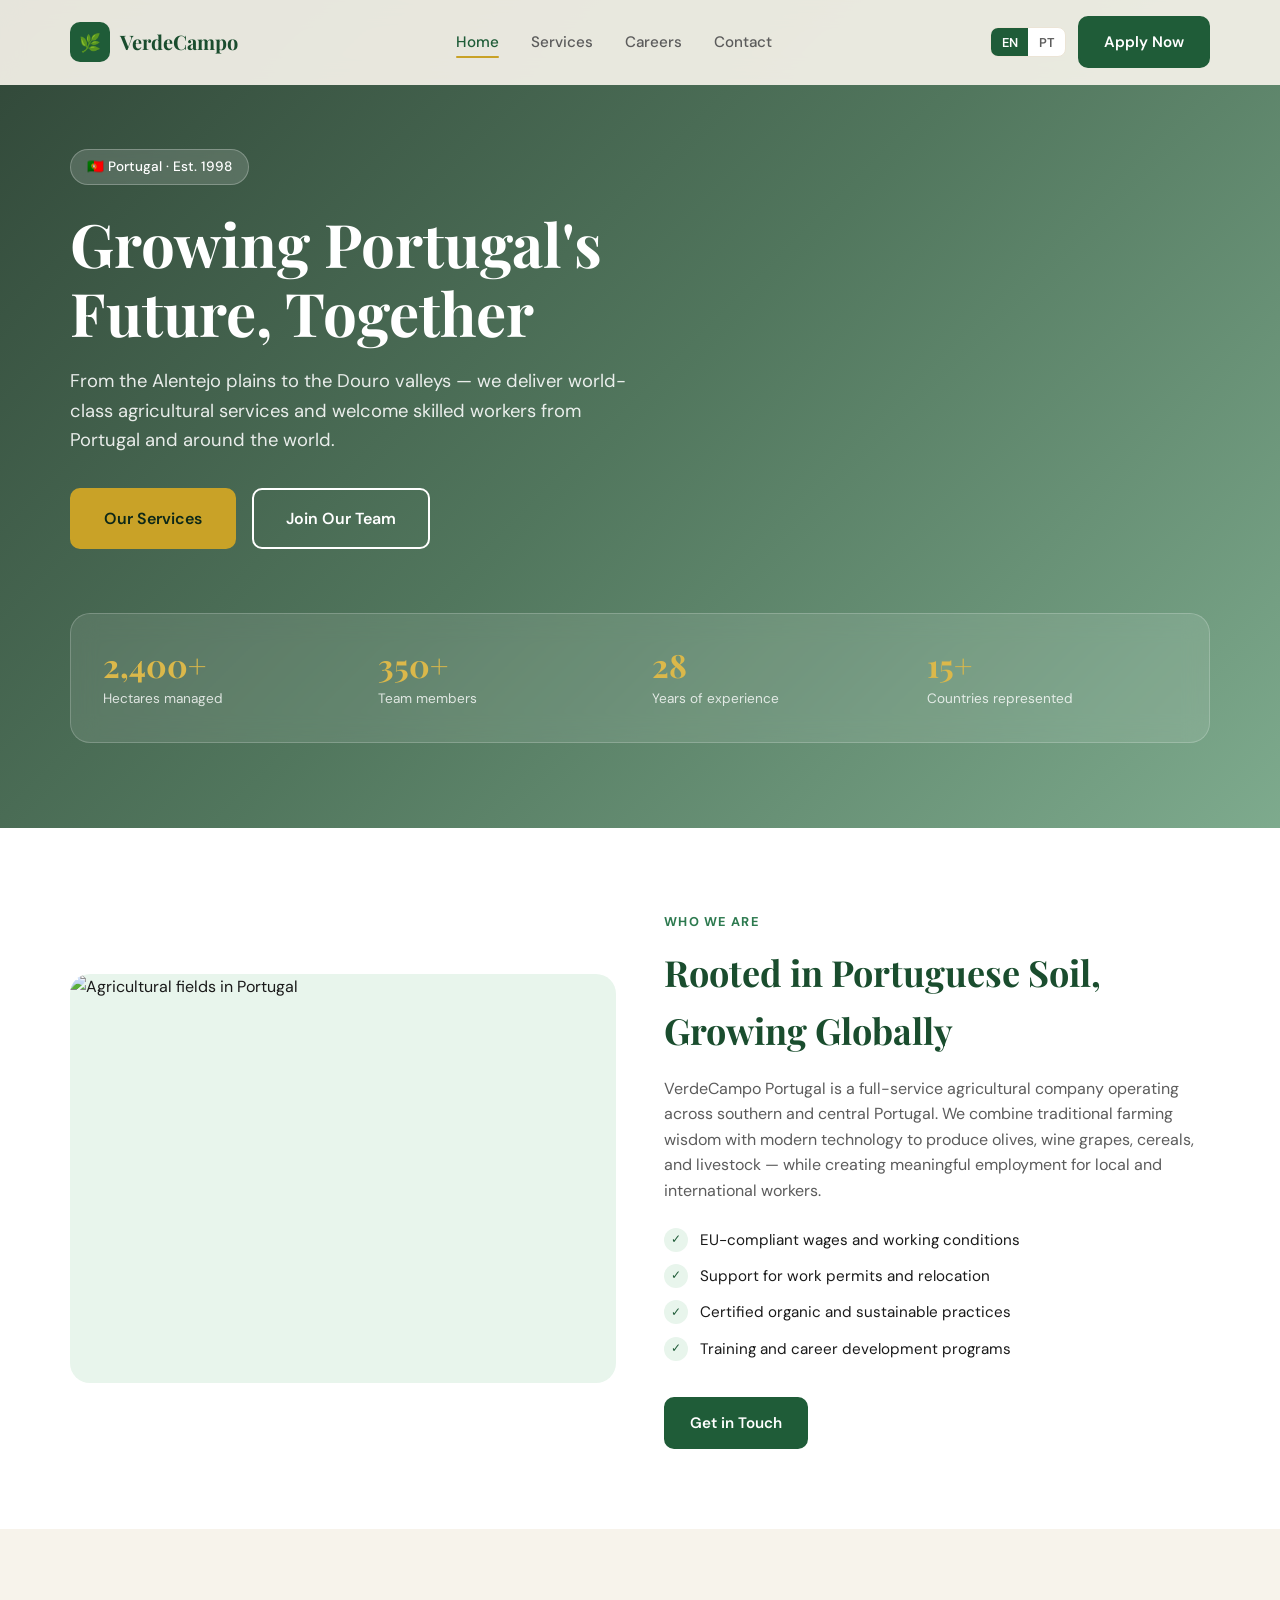
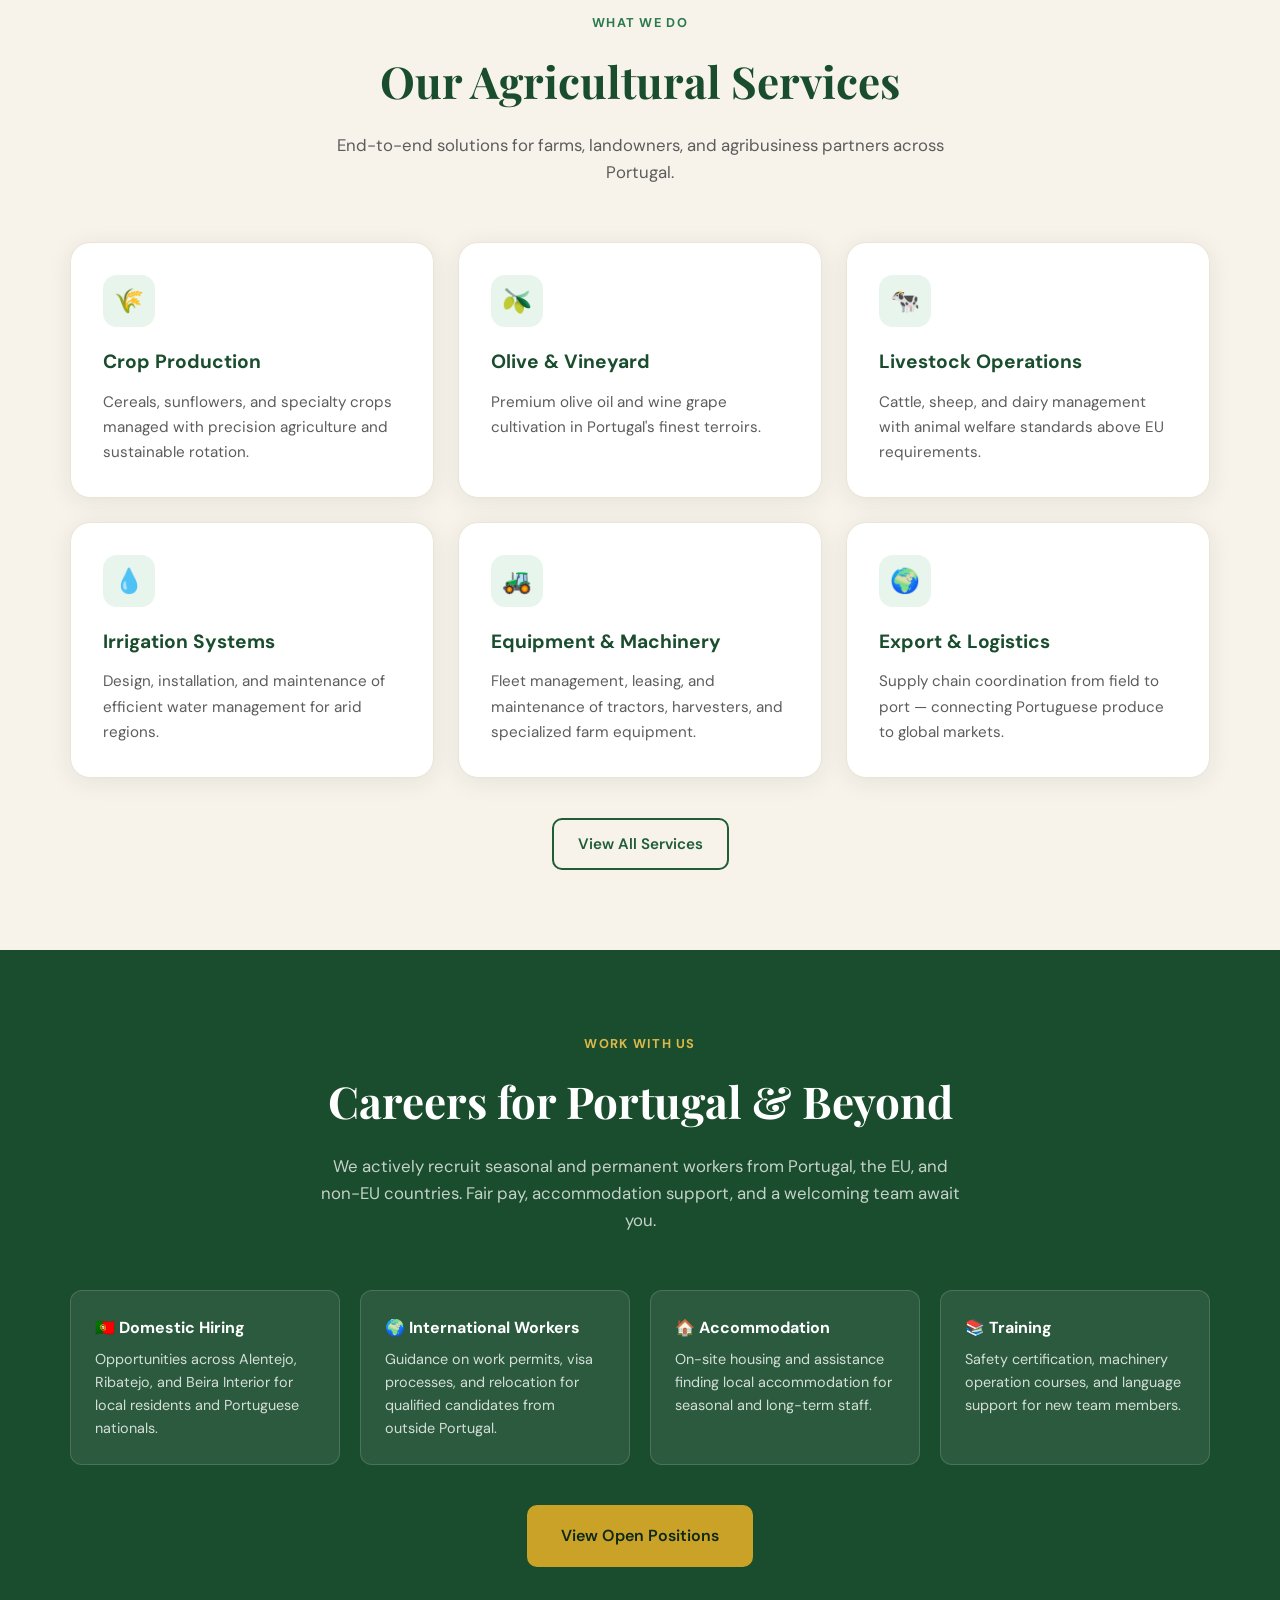
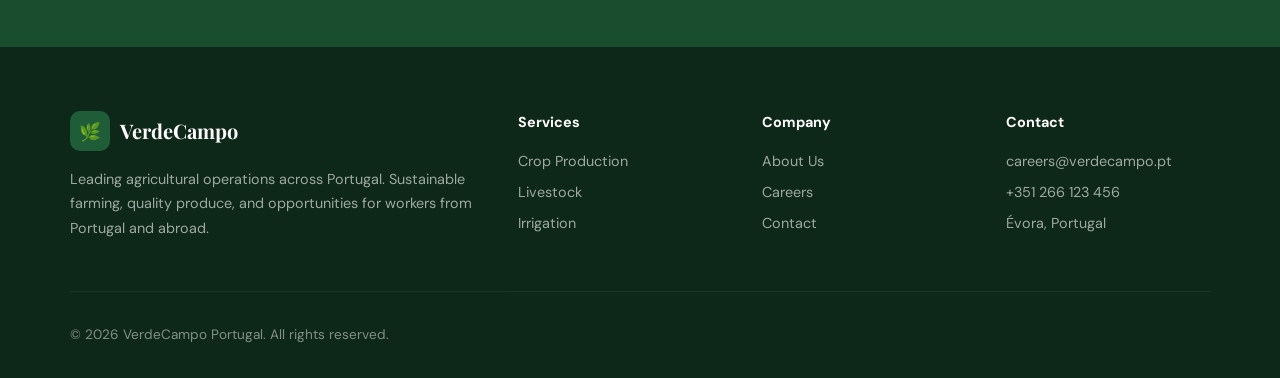
==== index.html @ aab1b568 "Add VerdeCampo Portugal company website. Professional agriculture company site with services catalog" ====
<!DOCTYPE html>
<html lang="en">
<head>
  <meta charset="UTF-8">
  <meta name="viewport" content="width=device-width, initial-scale=1.0">
  <meta name="description" content="VerdeCampo Portugal — Sustainable agriculture, expert services, and career opportunities for domestic and international workers.">
  <title>VerdeCampo Portugal | Agriculture & Careers</title>
  <link rel="stylesheet" href="css/styles.css">
</head>
<body>
  <header class="site-header">
    <div class="container header-inner">
      <a href="index.html" class="logo">
        <span class="logo-icon">🌿</span>
        <span>VerdeCampo</span>
      </a>
      <nav class="nav-links">
        <a href="index.html" class="active" data-i18n="nav.home">Home</a>
        <a href="services.html" data-i18n="nav.services">Services</a>
        <a href="careers.html" data-i18n="nav.careers">Careers</a>
        <a href="contact.html" data-i18n="nav.contact">Contact</a>
      </nav>
      <div class="header-actions">
        <div class="lang-toggle">
          <button type="button" data-lang="en" class="active">EN</button>
          <button type="button" data-lang="pt">PT</button>
        </div>
        <a href="careers.html" class="btn btn-primary" data-i18n="nav.apply">Apply Now</a>
        <button class="mobile-toggle" aria-label="Menu">☰</button>
      </div>
    </div>
  </header>

  <main>
    <section class="hero">
      <div class="hero-bg"></div>
      <div class="container">
        <div class="hero-content">
          <span class="hero-badge">🇵🇹 Portugal · Est. 1998</span>
          <h1 data-en="Growing Portugal's Future, Together" data-pt="Cultivando o Futuro de Portugal, Juntos">Growing Portugal's Future, Together</h1>
          <p data-en="From the Alentejo plains to the Douro valleys — we deliver world-class agricultural services and welcome skilled workers from Portugal and around the world." data-pt="Das planícies do Alentejo aos vales do Douro — oferecemos serviços agrícolas de excelência e acolhemos trabalhadores qualificados de Portugal e do mundo.">From the Alentejo plains to the Douro valleys — we deliver world-class agricultural services and welcome skilled workers from Portugal and around the world.</p>
          <div class="hero-actions">
            <a href="services.html" class="btn btn-gold btn-lg" data-en="Our Services" data-pt="Nossos Serviços">Our Services</a>
            <a href="careers.html" class="btn btn-outline btn-lg" style="border-color: white; color: white;" data-en="Join Our Team" data-pt="Junte-se à Equipa">Join Our Team</a>
          </div>
        </div>
        <div class="hero-stats fade-in">
          <div class="stat-item">
            <strong>2,400+</strong>
            <span data-en="Hectares managed" data-pt="Hectares geridos">Hectares managed</span>
          </div>
          <div class="stat-item">
            <strong>350+</strong>
            <span data-en="Team members" data-pt="Membros da equipa">Team members</span>
          </div>
          <div class="stat-item">
            <strong>28</strong>
            <span data-en="Years of experience" data-pt="Anos de experiência">Years of experience</span>
          </div>
          <div class="stat-item">
            <strong>15+</strong>
            <span data-en="Countries represented" data-pt="Países representados">Countries represented</span>
          </div>
        </div>
      </div>
    </section>

    <section class="bg-white">
      <div class="container about-strip">
        <div class="about-image fade-in">
          <img src="https://images.unsplash.com/photo-1625246333195-78d9c38ad449?w=800&q=80" alt="Agricultural fields in Portugal" loading="lazy">
        </div>
        <div class="about-content fade-in">
          <span class="section-label" data-en="Who We Are" data-pt="Quem Somos">Who We Are</span>
          <h2 data-en="Rooted in Portuguese Soil, Growing Globally" data-pt="Enraizados na Terra Portuguesa, Crescendo Globalmente">Rooted in Portuguese Soil, Growing Globally</h2>
          <p data-en="VerdeCampo Portugal is a full-service agricultural company operating across southern and central Portugal. We combine traditional farming wisdom with modern technology to produce olives, wine grapes, cereals, and livestock — while creating meaningful employment for local and international workers." data-pt="VerdeCampo Portugal é uma empresa agrícola de serviço completo que opera no sul e centro de Portugal. Combinamos a sabedoria tradicional com tecnologia moderna para produzir azeitonas, uvas, cereais e gado — criando emprego significativo para trabalhadores locais e internacionais.">VerdeCampo Portugal is a full-service agricultural company operating across southern and central Portugal. We combine traditional farming wisdom with modern technology to produce olives, wine grapes, cereals, and livestock — while creating meaningful employment for local and international workers.</p>
          <ul class="feature-list">
            <li data-en="EU-compliant wages and working conditions" data-pt="Salários e condições de trabalho conformes com a UE">EU-compliant wages and working conditions</li>
            <li data-en="Support for work permits and relocation" data-pt="Apoio para autorizações de trabalho e realocação">Support for work permits and relocation</li>
            <li data-en="Certified organic and sustainable practices" data-pt="Práticas orgânicas e sustentáveis certificadas">Certified organic and sustainable practices</li>
            <li data-en="Training and career development programs" data-pt="Programas de formação e desenvolvimento de carreira">Training and career development programs</li>
          </ul>
          <a href="contact.html" class="btn btn-primary" style="margin-top: 1.5rem;" data-en="Get in Touch" data-pt="Contacte-nos">Get in Touch</a>
        </div>
      </div>
    </section>

    <section>
      <div class="container">
        <div class="section-header fade-in">
          <span class="section-label" data-en="What We Do" data-pt="O Que Fazemos">What We Do</span>
          <h2 data-en="Our Agricultural Services" data-pt="Nossos Serviços Agrícolas">Our Agricultural Services</h2>
          <p data-en="End-to-end solutions for farms, landowners, and agribusiness partners across Portugal." data-pt="Soluções completas para fazendas, proprietários e parceiros agroindustriais em Portugal.">End-to-end solutions for farms, landowners, and agribusiness partners across Portugal.</p>
        </div>
        <div class="card-grid">
          <article class="service-card fade-in">
            <div class="service-icon">🌾</div>
            <h3 data-en="Crop Production" data-pt="Produção de Culturas">Crop Production</h3>
            <p data-en="Cereals, sunflowers, and specialty crops managed with precision agriculture and sustainable rotation." data-pt="Cereais, girassóis e culturas especiais geridas com agricultura de precisão e rotação sustentável.">Cereals, sunflowers, and specialty crops managed with precision agriculture and sustainable rotation.</p>
          </article>
          <article class="service-card fade-in">
            <div class="service-icon">🫒</div>
            <h3 data-en="Olive & Vineyard" data-pt="Olival e Vinha">Olive & Vineyard</h3>
            <p data-en="Premium olive oil and wine grape cultivation in Portugal's finest terroirs." data-pt="Cultivo de azeite premium e uvas viníferas nos melhores terroirs de Portugal.">Premium olive oil and wine grape cultivation in Portugal's finest terroirs.</p>
          </article>
          <article class="service-card fade-in">
            <div class="service-icon">🐄</div>
            <h3 data-en="Livestock Operations" data-pt="Operações de Gado">Livestock Operations</h3>
            <p data-en="Cattle, sheep, and dairy management with animal welfare standards above EU requirements." data-pt="Gestão de bovinos, ovelhas e produção leiteira com padrões de bem-estar animal acima dos exigidos pela UE.">Cattle, sheep, and dairy management with animal welfare standards above EU requirements.</p>
          </article>
          <article class="service-card fade-in">
            <div class="service-icon">💧</div>
            <h3 data-en="Irrigation Systems" data-pt="Sistemas de Irrigação">Irrigation Systems</h3>
            <p data-en="Design, installation, and maintenance of efficient water management for arid regions." data-pt="Design, instalação e manutenção de gestão eficiente de água para regiões áridas.">Design, installation, and maintenance of efficient water management for arid regions.</p>
          </article>
          <article class="service-card fade-in">
            <div class="service-icon">🚜</div>
            <h3 data-en="Equipment & Machinery" data-pt="Equipamento e Máquinas">Equipment & Machinery</h3>
            <p data-en="Fleet management, leasing, and maintenance of tractors, harvesters, and specialized farm equipment." data-pt="Gestão de frota, leasing e manutenção de tratores, colheitadeiras e equipamento agrícola especializado.">Fleet management, leasing, and maintenance of tractors, harvesters, and specialized farm equipment.</p>
          </article>
          <article class="service-card fade-in">
            <div class="service-icon">🌍</div>
            <h3 data-en="Export & Logistics" data-pt="Exportação e Logística">Export & Logistics</h3>
            <p data-en="Supply chain coordination from field to port — connecting Portuguese produce to global markets." data-pt="Coordenação da cadeia de suprimentos do campo ao porto — conectando produtos portugueses aos mercados globais.">Supply chain coordination from field to port — connecting Portuguese produce to global markets.</p>
          </article>
        </div>
        <p style="text-align: center; margin-top: 2.5rem;">
          <a href="services.html" class="btn btn-outline" data-en="View All Services" data-pt="Ver Todos os Serviços">View All Services</a>
        </p>
      </div>
    </section>

    <section class="bg-green">
      <div class="container">
        <div class="section-header fade-in">
          <span class="section-label" data-en="Work With Us" data-pt="Trabalhe Connosco">Work With Us</span>
          <h2 data-en="Careers for Portugal & Beyond" data-pt="Carreiras para Portugal e Além">Careers for Portugal & Beyond</h2>
          <p data-en="We actively recruit seasonal and permanent workers from Portugal, the EU, and non-EU countries. Fair pay, accommodation support, and a welcoming team await you." data-pt="Recrutamos ativamente trabalhadores sazonais e permanentes de Portugal, da UE e países fora da UE. Salário justo, apoio à habitação e uma equipa acolhedora esperam por si.">We actively recruit seasonal and permanent workers from Portugal, the EU, and non-EU countries. Fair pay, accommodation support, and a welcoming team await you.</p>
        </div>
        <div class="benefits-grid fade-in">
          <div class="benefit-card">
            <h4 data-en="🇵🇹 Domestic Hiring" data-pt="🇵🇹 Contratação Nacional">🇵🇹 Domestic Hiring</h4>
            <p data-en="Opportunities across Alentejo, Ribatejo, and Beira Interior for local residents and Portuguese nationals." data-pt="Oportunidades no Alentejo, Ribatejo e Beira Interior para residentes locais e nacionais portugueses.">Opportunities across Alentejo, Ribatejo, and Beira Interior for local residents and Portuguese nationals.</p>
          </div>
          <div class="benefit-card">
            <h4 data-en="🌍 International Workers" data-pt="🌍 Trabalhadores Internacionais">🌍 International Workers</h4>
            <p data-en="Guidance on work permits, visa processes, and relocation for qualified candidates from outside Portugal." data-pt="Orientação sobre autorizações de trabalho, processos de visto e realocação para candidatos qualificados de fora de Portugal.">Guidance on work permits, visa processes, and relocation for qualified candidates from outside Portugal.</p>
          </div>
          <div class="benefit-card">
            <h4 data-en="🏠 Accommodation" data-pt="🏠 Alojamento">🏠 Accommodation</h4>
            <p data-en="On-site housing and assistance finding local accommodation for seasonal and long-term staff." data-pt="Alojamento no local e assistência para encontrar habitação local para equipa sazonal e de longo prazo.">On-site housing and assistance finding local accommodation for seasonal and long-term staff.</p>
          </div>
          <div class="benefit-card">
            <h4 data-en="📚 Training" data-pt="📚 Formação">📚 Training</h4>
            <p data-en="Safety certification, machinery operation courses, and language support for new team members." data-pt="Certificação de segurança, cursos de operação de máquinas e apoio linguístico para novos membros da equipa.">Safety certification, machinery operation courses, and language support for new team members.</p>
          </div>
        </div>
        <p style="text-align: center; margin-top: 2.5rem;">
          <a href="careers.html" class="btn btn-gold btn-lg" data-en="View Open Positions" data-pt="Ver Posições Abertas">View Open Positions</a>
        </p>
      </div>
    </section>
  </main>

  <footer class="site-footer">
    <div class="container">
      <div class="footer-grid">
        <div class="footer-brand">
          <div class="logo">
            <span class="logo-icon">🌿</span>
            <span>VerdeCampo</span>
          </div>
          <p data-i18n="footer.desc">Leading agricultural operations across Portugal.</p>
        </div>
        <div class="footer-col">
          <h4 data-i18n="footer.services">Services</h4>
          <a href="services.html" data-en="Crop Production" data-pt="Produção de Culturas">Crop Production</a>
          <a href="services.html" data-en="Livestock" data-pt="Gado">Livestock</a>
          <a href="services.html" data-en="Irrigation" data-pt="Irrigação">Irrigation</a>
        </div>
        <div class="footer-col">
          <h4 data-i18n="footer.company">Company</h4>
          <a href="index.html" data-i18n="footer.about">About Us</a>
          <a href="careers.html" data-i18n="footer.careers">Careers</a>
          <a href="contact.html" data-i18n="footer.contact">Contact</a>
        </div>
        <div class="footer-col">
          <h4 data-i18n="footer.contact">Contact</h4>
          <a href="mailto:careers@verdecampo.pt">careers@verdecampo.pt</a>
          <a href="tel:+351266123456">+351 266 123 456</a>
          <a>Évora, Portugal</a>
        </div>
      </div>
      <div class="footer-bottom">
        <span>© 2026 VerdeCampo Portugal. <span data-i18n="footer.rights">All rights reserved.</span></span>
      </div>
    </div>
  </footer>

  <script src="js/main.js"></script>
  <script>
    document.addEventListener('langchange', ({ detail: { lang } }) => {
      document.querySelectorAll('[data-en]').forEach((el) => {
        const text = el.getAttribute(lang === 'pt' ? 'data-pt' : 'data-en');
        if (text) el.textContent = text;
      });
    });
    document.addEventListener('DOMContentLoaded', () => {
      const lang = localStorage.getItem('verdecampo-lang') || 'en';
      document.querySelectorAll('[data-en]').forEach((el) => {
        const text = el.getAttribute(lang === 'pt' ? 'data-pt' : 'data-en');
        if (text) el.textContent = text;
      });
    });
  </script>
</body>
</html>
---- css/styles.css ----
/* VerdeCampo Portugal — Design System */
@import url('https://fonts.googleapis.com/css2?family=DM+Sans:ital,opsz,wght@0,9..40,400;0,9..40,500;0,9..40,600;0,9..40,700;1,9..40,400&family=Playfair+Display:wght@500;600;700&display=swap');

:root {
  --green-900: #0d2818;
  --green-800: #1a4d2e;
  --green-700: #1f5c38;
  --green-600: #2d7a4f;
  --green-500: #3d9b63;
  --green-100: #e8f5ec;
  --gold-500: #c9a227;
  --gold-400: #dbb84a;
  --cream: #f7f3eb;
  --cream-dark: #ebe4d6;
  --text: #1a1a1a;
  --text-muted: #5c5c5c;
  --white: #ffffff;
  --shadow: 0 4px 24px rgba(13, 40, 24, 0.08);
  --shadow-lg: 0 12px 48px rgba(13, 40, 24, 0.12);
  --radius: 12px;
  --radius-lg: 20px;
  --transition: 0.25s cubic-bezier(0.4, 0, 0.2, 1);
  --font-sans: 'DM Sans', system-ui, sans-serif;
  --font-display: 'Playfair Display', Georgia, serif;
}

*, *::before, *::after { box-sizing: border-box; margin: 0; padding: 0; }

html {
  scroll-behavior: smooth;
  font-size: 16px;
}

body {
  font-family: var(--font-sans);
  color: var(--text);
  background: var(--cream);
  line-height: 1.6;
  -webkit-font-smoothing: antialiased;
}

img { max-width: 100%; display: block; }
a { color: inherit; text-decoration: none; }
ul { list-style: none; }

.container {
  width: min(1140px, 92vw);
  margin: 0 auto;
}

/* ── Header ── */
.site-header {
  position: fixed;
  top: 0;
  left: 0;
  right: 0;
  z-index: 100;
  background: rgba(247, 243, 235, 0.92);
  backdrop-filter: blur(12px);
  border-bottom: 1px solid transparent;
  transition: border-color var(--transition), box-shadow var(--transition);
}

.site-header.scrolled {
  border-color: var(--cream-dark);
  box-shadow: var(--shadow);
}

.header-inner {
  display: flex;
  align-items: center;
  justify-content: space-between;
  padding: 1rem 0;
  gap: 1.5rem;
}

.logo {
  display: flex;
  align-items: center;
  gap: 0.6rem;
  font-family: var(--font-display);
  font-weight: 700;
  font-size: 1.25rem;
  color: var(--green-800);
}

.logo-icon {
  width: 40px;
  height: 40px;
  background: var(--green-700);
  border-radius: 10px;
  display: flex;
  align-items: center;
  justify-content: center;
  color: var(--white);
  font-size: 1.1rem;
}

.nav-links {
  display: flex;
  align-items: center;
  gap: 2rem;
}

.nav-links a {
  font-weight: 500;
  font-size: 0.95rem;
  color: var(--text-muted);
  transition: color var(--transition);
  position: relative;
}

.nav-links a:hover,
.nav-links a.active {
  color: var(--green-700);
}

.nav-links a.active::after {
  content: '';
  position: absolute;
  bottom: -4px;
  left: 0;
  right: 0;
  height: 2px;
  background: var(--gold-500);
  border-radius: 1px;
}

.header-actions {
  display: flex;
  align-items: center;
  gap: 0.75rem;
}

.lang-toggle {
  display: flex;
  border: 1px solid var(--cream-dark);
  border-radius: 8px;
  overflow: hidden;
  background: var(--white);
}

.lang-toggle button {
  padding: 0.35rem 0.65rem;
  border: none;
  background: transparent;
  font-family: var(--font-sans);
  font-size: 0.8rem;
  font-weight: 600;
  cursor: pointer;
  color: var(--text-muted);
  transition: background var(--transition), color var(--transition);
}

.lang-toggle button.active {
  background: var(--green-700);
  color: var(--white);
}

.mobile-toggle {
  display: none;
  background: none;
  border: none;
  cursor: pointer;
  padding: 0.5rem;
  color: var(--green-800);
}

/* ── Buttons ── */
.btn {
  display: inline-flex;
  align-items: center;
  gap: 0.5rem;
  padding: 0.75rem 1.5rem;
  border-radius: 10px;
  font-family: var(--font-sans);
  font-weight: 600;
  font-size: 0.95rem;
  border: 2px solid transparent;
  cursor: pointer;
  transition: transform var(--transition), box-shadow var(--transition), background var(--transition);
}

.btn:hover {
  transform: translateY(-1px);
  box-shadow: var(--shadow);
}

.btn-primary {
  background: var(--green-700);
  color: var(--white);
  border-color: var(--green-700);
}

.btn-primary:hover {
  background: var(--green-800);
  border-color: var(--green-800);
}

.btn-outline {
  background: transparent;
  color: var(--green-700);
  border-color: var(--green-700);
}

.btn-outline:hover {
  background: var(--green-700);
  color: var(--white);
}

.btn-gold {
  background: var(--gold-500);
  color: var(--green-900);
  border-color: var(--gold-500);
}

.btn-gold:hover {
  background: var(--gold-400);
  border-color: var(--gold-400);
}

.btn-lg {
  padding: 1rem 2rem;
  font-size: 1rem;
}

/* ── Hero ── */
.hero {
  position: relative;
  min-height: 92vh;
  display: flex;
  align-items: center;
  padding: 8rem 0 4rem;
  overflow: hidden;
}

.hero-bg {
  position: absolute;
  inset: 0;
  background:
    linear-gradient(135deg, rgba(13, 40, 24, 0.85) 0%, rgba(26, 77, 46, 0.75) 50%, rgba(45, 122, 79, 0.6) 100%),
    url('https://images.unsplash.com/photo-1500382017468-90403fed7ef0?w=1920&q=80') center/cover no-repeat;
}

.hero-content {
  position: relative;
  z-index: 1;
  max-width: 720px;
}

.hero-badge {
  display: inline-flex;
  align-items: center;
  gap: 0.5rem;
  background: rgba(255, 255, 255, 0.15);
  backdrop-filter: blur(8px);
  border: 1px solid rgba(255, 255, 255, 0.25);
  color: var(--white);
  padding: 0.4rem 1rem;
  border-radius: 100px;
  font-size: 0.85rem;
  font-weight: 500;
  margin-bottom: 1.5rem;
}

.hero h1 {
  font-family: var(--font-display);
  font-size: clamp(2.5rem, 5vw, 3.75rem);
  font-weight: 700;
  color: var(--white);
  line-height: 1.15;
  margin-bottom: 1.25rem;
}

.hero p {
  font-size: 1.15rem;
  color: rgba(255, 255, 255, 0.88);
  margin-bottom: 2rem;
  max-width: 560px;
}

.hero-actions {
  display: flex;
  flex-wrap: wrap;
  gap: 1rem;
}

.hero-stats {
  position: relative;
  z-index: 1;
  margin-top: 4rem;
  display: grid;
  grid-template-columns: repeat(4, 1fr);
  gap: 1.5rem;
  background: rgba(255, 255, 255, 0.1);
  backdrop-filter: blur(12px);
  border: 1px solid rgba(255, 255, 255, 0.2);
  border-radius: var(--radius-lg);
  padding: 2rem;
}

.stat-item strong {
  display: block;
  font-family: var(--font-display);
  font-size: 2rem;
  color: var(--gold-400);
  line-height: 1.2;
}

.stat-item span {
  font-size: 0.85rem;
  color: rgba(255, 255, 255, 0.8);
}

/* ── Sections ── */
section {
  padding: 5rem 0;
}

.section-header {
  text-align: center;
  max-width: 640px;
  margin: 0 auto 3.5rem;
}

.section-header h2 {
  font-family: var(--font-display);
  font-size: clamp(2rem, 3.5vw, 2.75rem);
  color: var(--green-800);
  margin-bottom: 1rem;
}

.section-header p {
  color: var(--text-muted);
  font-size: 1.05rem;
}

.section-label {
  display: inline-block;
  font-size: 0.8rem;
  font-weight: 700;
  text-transform: uppercase;
  letter-spacing: 0.1em;
  color: var(--green-600);
  margin-bottom: 0.75rem;
}

.bg-white { background: var(--white); }
.bg-green { background: var(--green-800); color: var(--white); }
.bg-green .section-header h2 { color: var(--white); }
.bg-green .section-header p { color: rgba(255, 255, 255, 0.75); }
.bg-green .section-label { color: var(--gold-400); }

/* ── Cards ── */
.card-grid {
  display: grid;
  grid-template-columns: repeat(auto-fill, minmax(300px, 1fr));
  gap: 1.5rem;
}

.service-card {
  background: var(--white);
  border-radius: var(--radius-lg);
  padding: 2rem;
  box-shadow: var(--shadow);
  transition: transform var(--transition), box-shadow var(--transition);
  border: 1px solid var(--cream-dark);
}

.service-card:hover {
  transform: translateY(-4px);
  box-shadow: var(--shadow-lg);
}

.service-icon {
  width: 52px;
  height: 52px;
  background: var(--green-100);
  border-radius: 14px;
  display: flex;
  align-items: center;
  justify-content: center;
  font-size: 1.5rem;
  margin-bottom: 1.25rem;
}

.service-card h3 {
  font-size: 1.2rem;
  color: var(--green-800);
  margin-bottom: 0.75rem;
}

.service-card p {
  color: var(--text-muted);
  font-size: 0.95rem;
  line-height: 1.65;
}

/* ── About strip ── */
.about-strip {
  display: grid;
  grid-template-columns: 1fr 1fr;
  gap: 3rem;
  align-items: center;
}

.about-image {
  border-radius: var(--radius-lg);
  overflow: hidden;
  aspect-ratio: 4/3;
  background: var(--green-100);
}

.about-image img {
  width: 100%;
  height: 100%;
  object-fit: cover;
}

.about-content h2 {
  font-family: var(--font-display);
  font-size: 2.25rem;
  color: var(--green-800);
  margin-bottom: 1rem;
}

.about-content p {
  color: var(--text-muted);
  margin-bottom: 1rem;
}

.feature-list {
  margin-top: 1.5rem;
}

.feature-list li {
  display: flex;
  align-items: flex-start;
  gap: 0.75rem;
  margin-bottom: 0.75rem;
  color: var(--text);
  font-size: 0.95rem;
}

.feature-list li::before {
  content: '✓';
  flex-shrink: 0;
  width: 24px;
  height: 24px;
  background: var(--green-100);
  color: var(--green-700);
  border-radius: 50%;
  display: flex;
  align-items: center;
  justify-content: center;
  font-size: 0.75rem;
  font-weight: 700;
}

/* ── Careers ── */
.job-card {
  background: var(--white);
  border-radius: var(--radius);
  padding: 1.75rem;
  border: 1px solid var(--cream-dark);
  display: flex;
  justify-content: space-between;
  align-items: center;
  gap: 1.5rem;
  transition: border-color var(--transition), box-shadow var(--transition);
}

.job-card:hover {
  border-color: var(--green-500);
  box-shadow: var(--shadow);
}

.job-meta {
  display: flex;
  flex-wrap: wrap;
  gap: 0.5rem;
  margin-top: 0.5rem;
}

.tag {
  font-size: 0.75rem;
  font-weight: 600;
  padding: 0.25rem 0.65rem;
  border-radius: 100px;
  background: var(--green-100);
  color: var(--green-700);
}

.tag.gold {
  background: rgba(201, 162, 39, 0.15);
  color: #8a6d12;
}

.benefits-grid {
  display: grid;
  grid-template-columns: repeat(auto-fill, minmax(240px, 1fr));
  gap: 1.25rem;
}

.benefit-card {
  background: rgba(255, 255, 255, 0.08);
  border: 1px solid rgba(255, 255, 255, 0.15);
  border-radius: var(--radius);
  padding: 1.5rem;
}

.benefit-card h4 {
  font-size: 1rem;
  margin-bottom: 0.5rem;
}

.benefit-card p {
  font-size: 0.9rem;
  opacity: 0.8;
}

/* ── Forms ── */
.form-section {
  background: var(--white);
  border-radius: var(--radius-lg);
  padding: 2.5rem;
  box-shadow: var(--shadow);
  border: 1px solid var(--cream-dark);
}

.form-grid {
  display: grid;
  grid-template-columns: 1fr 1fr;
  gap: 1.25rem;
}

.form-group {
  margin-bottom: 1.25rem;
}

.form-group.full { grid-column: 1 / -1; }

.form-group label {
  display: block;
  font-weight: 600;
  font-size: 0.9rem;
  margin-bottom: 0.4rem;
  color: var(--green-800);
}

.form-group label .optional {
  font-weight: 400;
  color: var(--text-muted);
  font-size: 0.85rem;
}

.form-group input,
.form-group select,
.form-group textarea {
  width: 100%;
  padding: 0.75rem 1rem;
  border: 1px solid var(--cream-dark);
  border-radius: 10px;
  font-family: var(--font-sans);
  font-size: 0.95rem;
  background: var(--cream);
  transition: border-color var(--transition), box-shadow var(--transition);
}

.form-group input:focus,
.form-group select:focus,
.form-group textarea:focus {
  outline: none;
  border-color: var(--green-500);
  box-shadow: 0 0 0 3px rgba(45, 122, 79, 0.15);
}

.form-group textarea {
  min-height: 120px;
  resize: vertical;
}

.form-notice {
  font-size: 0.85rem;
  color: var(--text-muted);
  margin-top: 1rem;
}

/* ── FAQ ── */
.faq-list {
  max-width: 800px;
  margin: 0 auto;
}

.faq-item {
  background: var(--white);
  border-radius: var(--radius);
  margin-bottom: 0.75rem;
  border: 1px solid var(--cream-dark);
}

.faq-question {
  width: 100%;
  padding: 1.25rem 1.5rem;
  background: none;
  border: none;
  text-align: left;
  font-family: var(--font-sans);
  font-weight: 600;
  font-size: 1rem;
  color: var(--green-800);
  cursor: pointer;
  display: flex;
  justify-content: space-between;
  align-items: center;
  gap: 1rem;
}

.faq-question::after {
  content: '+';
  font-size: 1.25rem;
  color: var(--green-600);
  transition: transform var(--transition);
}

.faq-item.open .faq-question::after {
  transform: rotate(45deg);
}

.faq-answer {
  padding: 0 1.5rem 1.25rem;
  color: var(--text-muted);
  font-size: 0.95rem;
  line-height: 1.65;
  display: none;
}

.faq-item.open .faq-answer {
  display: block;
}

/* ── Contact ── */
.contact-grid {
  display: grid;
  grid-template-columns: 1fr 1.2fr;
  gap: 3rem;
}

.contact-info-item {
  display: flex;
  gap: 1rem;
  margin-bottom: 1.75rem;
}

.contact-icon {
  width: 48px;
  height: 48px;
  background: var(--green-100);
  border-radius: 12px;
  display: flex;
  align-items: center;
  justify-content: center;
  font-size: 1.2rem;
  flex-shrink: 0;
}

.contact-info-item h4 {
  font-size: 0.9rem;
  color: var(--text-muted);
  margin-bottom: 0.25rem;
}

.contact-info-item p {
  font-weight: 600;
  color: var(--green-800);
}

/* ── Footer ── */
.site-footer {
  background: var(--green-900);
  color: rgba(255, 255, 255, 0.8);
  padding: 4rem 0 2rem;
}

.footer-grid {
  display: grid;
  grid-template-columns: 2fr 1fr 1fr 1fr;
  gap: 2.5rem;
  margin-bottom: 3rem;
}

.footer-brand .logo {
  color: var(--white);
  margin-bottom: 1rem;
}

.footer-brand p {
  font-size: 0.9rem;
  line-height: 1.7;
  opacity: 0.75;
}

.footer-col h4 {
  color: var(--white);
  font-size: 0.9rem;
  margin-bottom: 1rem;
}

.footer-col a {
  display: block;
  font-size: 0.9rem;
  opacity: 0.75;
  margin-bottom: 0.5rem;
  transition: opacity var(--transition);
}

.footer-col a:hover { opacity: 1; }

.footer-bottom {
  border-top: 1px solid rgba(255, 255, 255, 0.1);
  padding-top: 2rem;
  display: flex;
  justify-content: space-between;
  align-items: center;
  font-size: 0.85rem;
  opacity: 0.6;
}

/* ── Page hero (subpages) ── */
.page-hero {
  background: var(--green-800);
  padding: 8rem 0 4rem;
  text-align: center;
  color: var(--white);
}

.page-hero h1 {
  font-family: var(--font-display);
  font-size: clamp(2.25rem, 4vw, 3rem);
  margin-bottom: 1rem;
}

.page-hero p {
  font-size: 1.1rem;
  opacity: 0.85;
  max-width: 600px;
  margin: 0 auto;
}

/* ── Toast ── */
.toast {
  position: fixed;
  bottom: 2rem;
  right: 2rem;
  background: var(--green-800);
  color: var(--white);
  padding: 1rem 1.5rem;
  border-radius: var(--radius);
  box-shadow: var(--shadow-lg);
  z-index: 200;
  transform: translateY(120%);
  opacity: 0;
  transition: transform 0.4s ease, opacity 0.4s ease;
  max-width: 360px;
  font-size: 0.95rem;
}

.toast.show {
  transform: translateY(0);
  opacity: 1;
}

/* ── Animations ── */
.fade-in {
  opacity: 0;
  transform: translateY(20px);
  transition: opacity 0.6s ease, transform 0.6s ease;
}

.fade-in.visible {
  opacity: 1;
  transform: translateY(0);
}

/* ── Responsive ── */
@media (max-width: 900px) {
  .nav-links {
    position: fixed;
    top: 0;
    right: 0;
    bottom: 0;
    width: min(300px, 85vw);
    background: var(--white);
    flex-direction: column;
    padding: 5rem 2rem 2rem;
    gap: 1.5rem;
    box-shadow: var(--shadow-lg);
    transform: translateX(100%);
    transition: transform var(--transition);
    z-index: 99;
  }

  .nav-links.open { transform: translateX(0); }

  .mobile-toggle { display: block; }

  .hero-stats { grid-template-columns: repeat(2, 1fr); }
  .about-strip { grid-template-columns: 1fr; }
  .contact-grid { grid-template-columns: 1fr; }
  .footer-grid { grid-template-columns: 1fr 1fr; }
  .form-grid { grid-template-columns: 1fr; }
  .job-card { flex-direction: column; align-items: flex-start; }
}

@media (max-width: 600px) {
  .hero-stats { grid-template-columns: 1fr 1fr; }
  .footer-grid { grid-template-columns: 1fr; }
  .header-actions .btn { display: none; }
}
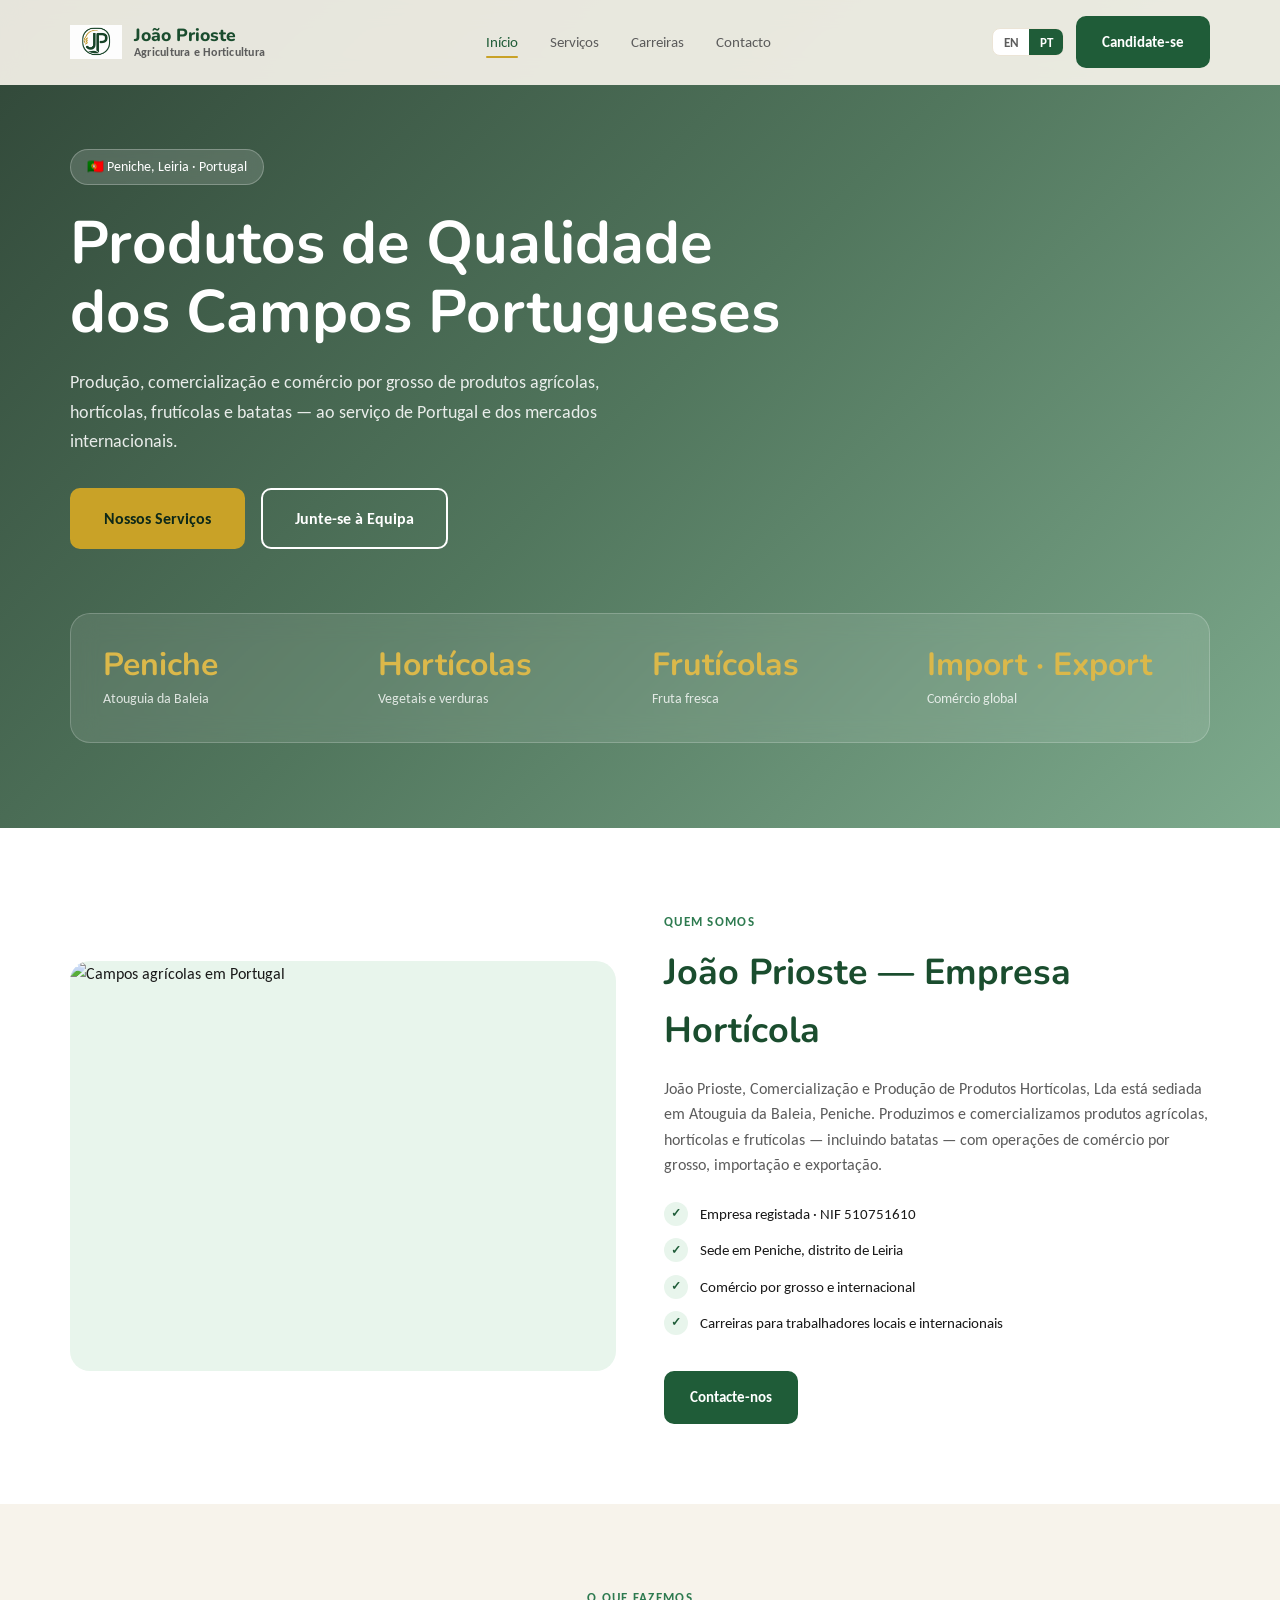
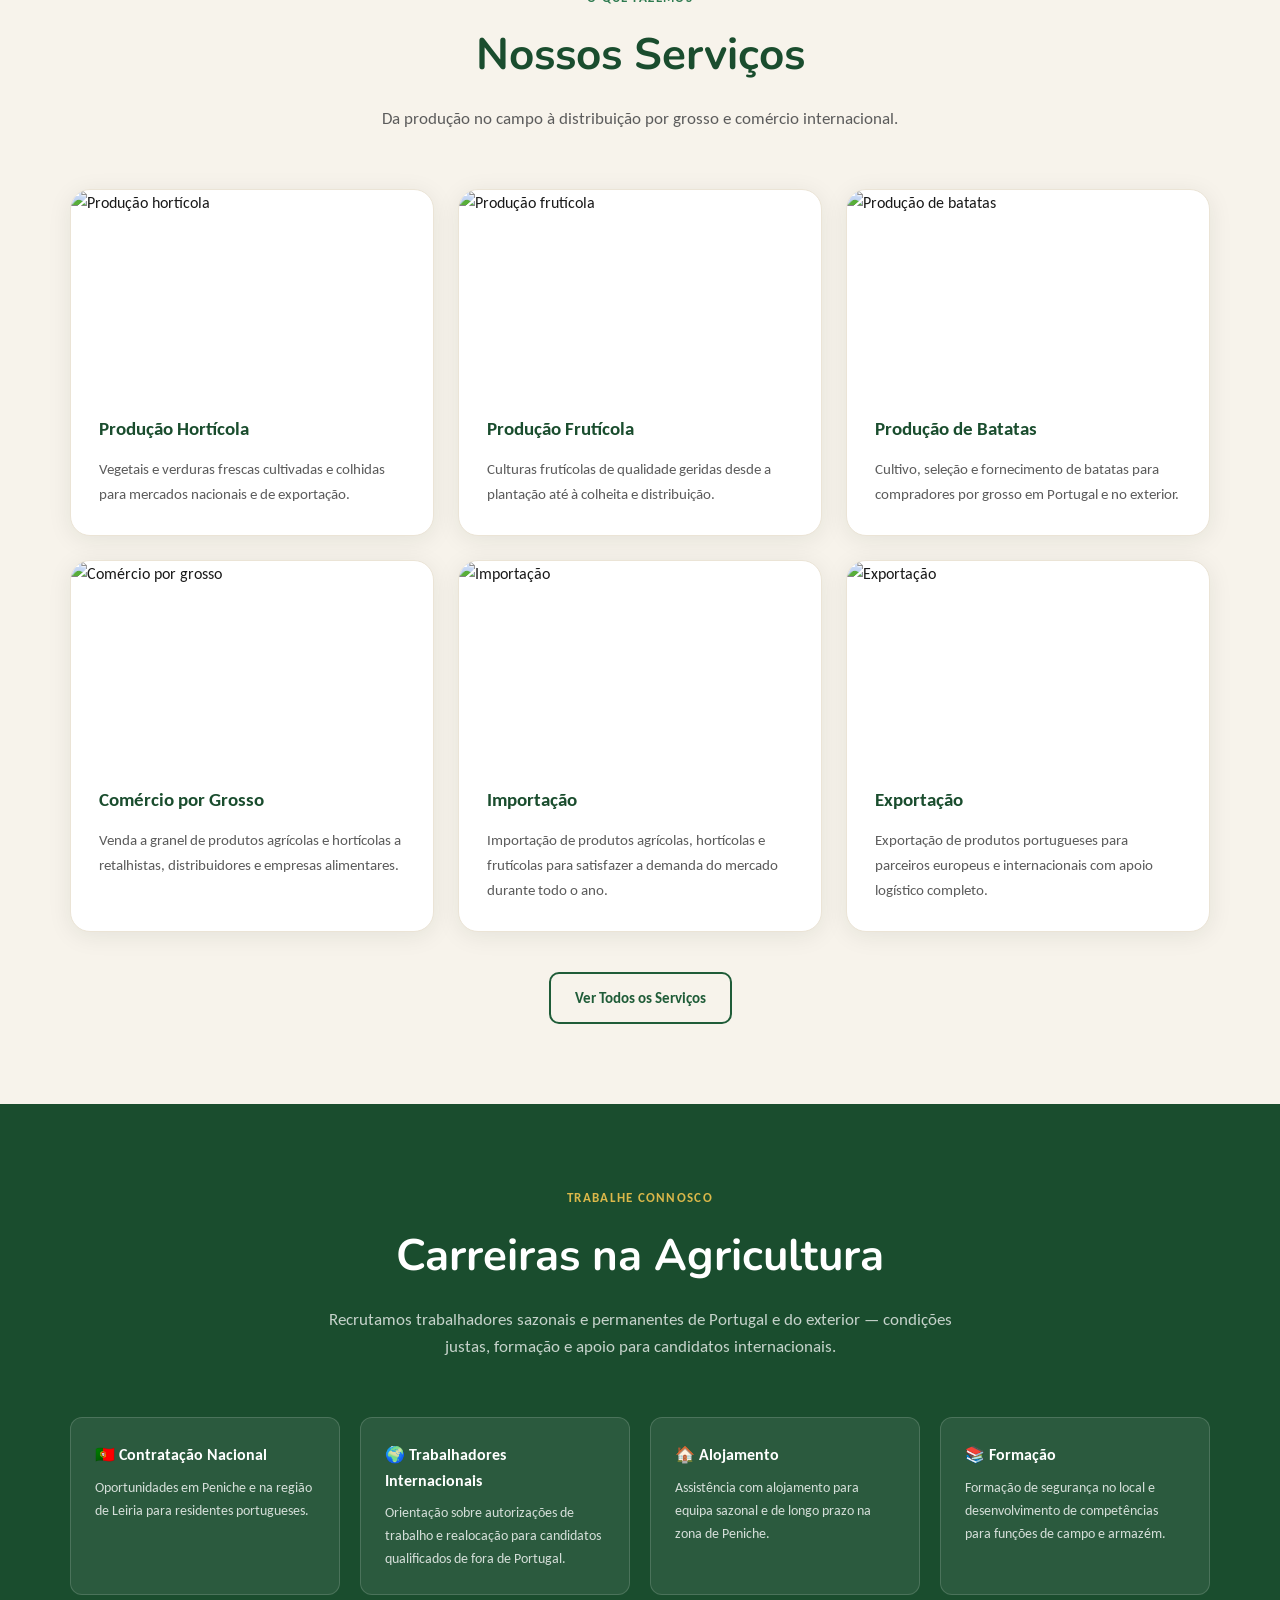
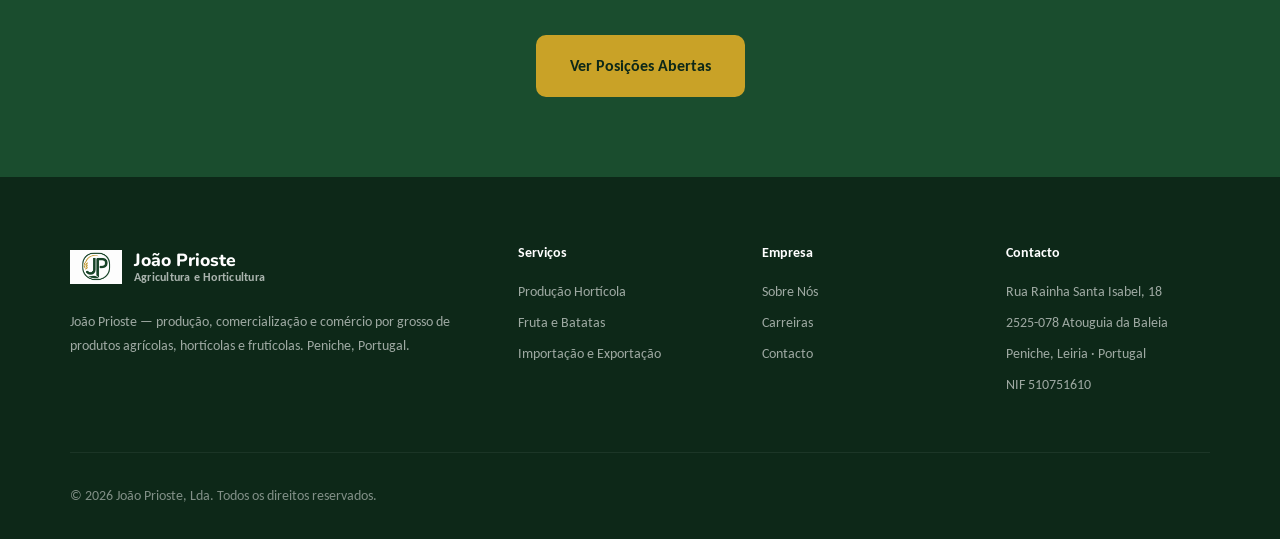
==== commit c93b9af6: "Rebrand to João Prioste with JP logo, company details, and service photos. Add generated JP monogram" ====
--- a/index.html
+++ b/index.html
@@ -1,31 +1,34 @@
 <!DOCTYPE html>
-<html lang="en">
+<html lang="pt">
 <head>
   <meta charset="UTF-8">
   <meta name="viewport" content="width=device-width, initial-scale=1.0">
-  <meta name="description" content="VerdeCampo Portugal — Sustainable agriculture, expert services, and career opportunities for domestic and international workers.">
-  <title>VerdeCampo Portugal | Agriculture & Careers</title>
+  <meta name="description" content="João Prioste — Produção, comercialização e comércio por grosso de produtos agrícolas, hortícolas, frutícolas e batatas. Peniche, Portugal.">
+  <title>João Prioste | Agricultura e Horticultura</title>
   <link rel="stylesheet" href="css/styles.css">
 </head>
 <body>
   <header class="site-header">
     <div class="container header-inner">
       <a href="index.html" class="logo">
-        <span class="logo-icon">🌿</span>
-        <span>VerdeCampo</span>
+        <img src="images/logo.png" alt="João Prioste — JP" class="logo-mark" width="52" height="52">
+        <span class="logo-text">
+          <strong>João Prioste</strong>
+          <small data-en="Agriculture & Horticulture" data-pt="Agricultura e Horticultura">Agricultura e Horticultura</small>
+        </span>
       </a>
       <nav class="nav-links">
-        <a href="index.html" class="active" data-i18n="nav.home">Home</a>
-        <a href="services.html" data-i18n="nav.services">Services</a>
-        <a href="careers.html" data-i18n="nav.careers">Careers</a>
-        <a href="contact.html" data-i18n="nav.contact">Contact</a>
+        <a href="index.html" class="active" data-i18n="nav.home">Início</a>
+        <a href="services.html" data-i18n="nav.services">Serviços</a>
+        <a href="careers.html" data-i18n="nav.careers">Carreiras</a>
+        <a href="contact.html" data-i18n="nav.contact">Contacto</a>
       </nav>
       <div class="header-actions">
         <div class="lang-toggle">
-          <button type="button" data-lang="en" class="active">EN</button>
-          <button type="button" data-lang="pt">PT</button>
-        </div>
-        <a href="careers.html" class="btn btn-primary" data-i18n="nav.apply">Apply Now</a>
+          <button type="button" data-lang="en">EN</button>
+          <button type="button" data-lang="pt" class="active">PT</button>
+        </div>
+        <a href="careers.html" class="btn btn-primary" data-i18n="nav.apply">Candidate-se</a>
         <button class="mobile-toggle" aria-label="Menu">☰</button>
       </div>
     </div>
@@ -36,30 +39,30 @@
       <div class="hero-bg"></div>
       <div class="container">
         <div class="hero-content">
-          <span class="hero-badge">🇵🇹 Portugal · Est. 1998</span>
-          <h1 data-en="Growing Portugal's Future, Together" data-pt="Cultivando o Futuro de Portugal, Juntos">Growing Portugal's Future, Together</h1>
-          <p data-en="From the Alentejo plains to the Douro valleys — we deliver world-class agricultural services and welcome skilled workers from Portugal and around the world." data-pt="Das planícies do Alentejo aos vales do Douro — oferecemos serviços agrícolas de excelência e acolhemos trabalhadores qualificados de Portugal e do mundo.">From the Alentejo plains to the Douro valleys — we deliver world-class agricultural services and welcome skilled workers from Portugal and around the world.</p>
+          <span class="hero-badge">🇵🇹 Peniche, Leiria · Portugal</span>
+          <h1 data-en="Quality Produce from Portuguese Fields" data-pt="Produtos de Qualidade dos Campos Portugueses">Produtos de Qualidade dos Campos Portugueses</h1>
+          <p data-en="Production, commercialization, and wholesale trade of agricultural, horticultural, fruit products and potatoes — serving Portugal and international markets." data-pt="Produção, comercialização e comércio por grosso de produtos agrícolas, hortícolas, frutícolas e batatas — ao serviço de Portugal e dos mercados internacionais.">Produção, comercialização e comércio por grosso de produtos agrícolas, hortícolas, frutícolas e batatas — ao serviço de Portugal e dos mercados internacionais.</p>
           <div class="hero-actions">
-            <a href="services.html" class="btn btn-gold btn-lg" data-en="Our Services" data-pt="Nossos Serviços">Our Services</a>
-            <a href="careers.html" class="btn btn-outline btn-lg" style="border-color: white; color: white;" data-en="Join Our Team" data-pt="Junte-se à Equipa">Join Our Team</a>
+            <a href="services.html" class="btn btn-gold btn-lg" data-en="Our Services" data-pt="Nossos Serviços">Nossos Serviços</a>
+            <a href="careers.html" class="btn btn-outline btn-lg" style="border-color: white; color: white;" data-en="Join Our Team" data-pt="Junte-se à Equipa">Junte-se à Equipa</a>
           </div>
         </div>
         <div class="hero-stats fade-in">
           <div class="stat-item">
-            <strong>2,400+</strong>
-            <span data-en="Hectares managed" data-pt="Hectares geridos">Hectares managed</span>
-          </div>
-          <div class="stat-item">
-            <strong>350+</strong>
-            <span data-en="Team members" data-pt="Membros da equipa">Team members</span>
-          </div>
-          <div class="stat-item">
-            <strong>28</strong>
-            <span data-en="Years of experience" data-pt="Anos de experiência">Years of experience</span>
-          </div>
-          <div class="stat-item">
-            <strong>15+</strong>
-            <span data-en="Countries represented" data-pt="Países representados">Countries represented</span>
+            <strong>Peniche</strong>
+            <span data-en="Atouguia da Baleia" data-pt="Atouguia da Baleia">Atouguia da Baleia</span>
+          </div>
+          <div class="stat-item">
+            <strong>Hortícolas</strong>
+            <span data-en="Vegetables & greens" data-pt="Vegetais e verduras">Vegetais e verduras</span>
+          </div>
+          <div class="stat-item">
+            <strong>Frutícolas</strong>
+            <span data-en="Fresh fruit" data-pt="Fruta fresca">Fruta fresca</span>
+          </div>
+          <div class="stat-item">
+            <strong>Import · Export</strong>
+            <span data-en="Global trade" data-pt="Comércio global">Comércio global</span>
           </div>
         </div>
       </div>
@@ -68,19 +71,19 @@
     <section class="bg-white">
       <div class="container about-strip">
         <div class="about-image fade-in">
-          <img src="https://images.unsplash.com/photo-1625246333195-78d9c38ad449?w=800&q=80" alt="Agricultural fields in Portugal" loading="lazy">
+          <img src="https://images.unsplash.com/photo-1464226184744-669636dfc6f3?w=800&q=80" alt="Campos agrícolas em Portugal" loading="lazy">
         </div>
         <div class="about-content fade-in">
-          <span class="section-label" data-en="Who We Are" data-pt="Quem Somos">Who We Are</span>
-          <h2 data-en="Rooted in Portuguese Soil, Growing Globally" data-pt="Enraizados na Terra Portuguesa, Crescendo Globalmente">Rooted in Portuguese Soil, Growing Globally</h2>
-          <p data-en="VerdeCampo Portugal is a full-service agricultural company operating across southern and central Portugal. We combine traditional farming wisdom with modern technology to produce olives, wine grapes, cereals, and livestock — while creating meaningful employment for local and international workers." data-pt="VerdeCampo Portugal é uma empresa agrícola de serviço completo que opera no sul e centro de Portugal. Combinamos a sabedoria tradicional com tecnologia moderna para produzir azeitonas, uvas, cereais e gado — criando emprego significativo para trabalhadores locais e internacionais.">VerdeCampo Portugal is a full-service agricultural company operating across southern and central Portugal. We combine traditional farming wisdom with modern technology to produce olives, wine grapes, cereals, and livestock — while creating meaningful employment for local and international workers.</p>
+          <span class="section-label" data-en="Who We Are" data-pt="Quem Somos">Quem Somos</span>
+          <h2 data-en="João Prioste Horticultural Company" data-pt="João Prioste — Empresa Hortícola">João Prioste — Empresa Hortícola</h2>
+          <p data-en="João Prioste, Comercialização e Produção de Produtos Hortícolas, Lda is based in Atouguia da Baleia, Peniche. We produce and trade agricultural, horticultural, and fruit products — including potatoes — with operations spanning wholesale, import, and export." data-pt="João Prioste, Comercialização e Produção de Produtos Hortícolas, Lda está sediada em Atouguia da Baleia, Peniche. Produzimos e comercializamos produtos agrícolas, hortícolas e frutícolas — incluindo batatas — com operações de comércio por grosso, importação e exportação.">João Prioste, Comercialização e Produção de Produtos Hortícolas, Lda está sediada em Atouguia da Baleia, Peniche. Produzimos e comercializamos produtos agrícolas, hortícolas e frutícolas — incluindo batatas — com operações de comércio por grosso, importação e exportação.</p>
           <ul class="feature-list">
-            <li data-en="EU-compliant wages and working conditions" data-pt="Salários e condições de trabalho conformes com a UE">EU-compliant wages and working conditions</li>
-            <li data-en="Support for work permits and relocation" data-pt="Apoio para autorizações de trabalho e realocação">Support for work permits and relocation</li>
-            <li data-en="Certified organic and sustainable practices" data-pt="Práticas orgânicas e sustentáveis certificadas">Certified organic and sustainable practices</li>
-            <li data-en="Training and career development programs" data-pt="Programas de formação e desenvolvimento de carreira">Training and career development programs</li>
+            <li data-en="Registered company · NIF 510751610" data-pt="Empresa registada · NIF 510751610">Empresa registada · NIF 510751610</li>
+            <li data-en="Head office in Peniche, Leiria district" data-pt="Sede em Peniche, distrito de Leiria">Sede em Peniche, distrito de Leiria</li>
+            <li data-en="Wholesale and international trade" data-pt="Comércio por grosso e internacional">Comércio por grosso e internacional</li>
+            <li data-en="Careers for local and international workers" data-pt="Carreiras para trabalhadores locais e internacionais">Carreiras para trabalhadores locais e internacionais</li>
           </ul>
-          <a href="contact.html" class="btn btn-primary" style="margin-top: 1.5rem;" data-en="Get in Touch" data-pt="Contacte-nos">Get in Touch</a>
+          <a href="contact.html" class="btn btn-primary" style="margin-top: 1.5rem;" data-en="Get in Touch" data-pt="Contacte-nos">Contacte-nos</a>
         </div>
       </div>
     </section>
@@ -88,44 +91,68 @@
     <section>
       <div class="container">
         <div class="section-header fade-in">
-          <span class="section-label" data-en="What We Do" data-pt="O Que Fazemos">What We Do</span>
-          <h2 data-en="Our Agricultural Services" data-pt="Nossos Serviços Agrícolas">Our Agricultural Services</h2>
-          <p data-en="End-to-end solutions for farms, landowners, and agribusiness partners across Portugal." data-pt="Soluções completas para fazendas, proprietários e parceiros agroindustriais em Portugal.">End-to-end solutions for farms, landowners, and agribusiness partners across Portugal.</p>
+          <span class="section-label" data-en="What We Do" data-pt="O Que Fazemos">O Que Fazemos</span>
+          <h2 data-en="Our Services" data-pt="Nossos Serviços">Nossos Serviços</h2>
+          <p data-en="From field production to wholesale distribution and international trade." data-pt="Da produção no campo à distribuição por grosso e comércio internacional.">Da produção no campo à distribuição por grosso e comércio internacional.</p>
         </div>
         <div class="card-grid">
-          <article class="service-card fade-in">
-            <div class="service-icon">🌾</div>
-            <h3 data-en="Crop Production" data-pt="Produção de Culturas">Crop Production</h3>
-            <p data-en="Cereals, sunflowers, and specialty crops managed with precision agriculture and sustainable rotation." data-pt="Cereais, girassóis e culturas especiais geridas com agricultura de precisão e rotação sustentável.">Cereals, sunflowers, and specialty crops managed with precision agriculture and sustainable rotation.</p>
-          </article>
-          <article class="service-card fade-in">
-            <div class="service-icon">🫒</div>
-            <h3 data-en="Olive & Vineyard" data-pt="Olival e Vinha">Olive & Vineyard</h3>
-            <p data-en="Premium olive oil and wine grape cultivation in Portugal's finest terroirs." data-pt="Cultivo de azeite premium e uvas viníferas nos melhores terroirs de Portugal.">Premium olive oil and wine grape cultivation in Portugal's finest terroirs.</p>
-          </article>
-          <article class="service-card fade-in">
-            <div class="service-icon">🐄</div>
-            <h3 data-en="Livestock Operations" data-pt="Operações de Gado">Livestock Operations</h3>
-            <p data-en="Cattle, sheep, and dairy management with animal welfare standards above EU requirements." data-pt="Gestão de bovinos, ovelhas e produção leiteira com padrões de bem-estar animal acima dos exigidos pela UE.">Cattle, sheep, and dairy management with animal welfare standards above EU requirements.</p>
-          </article>
-          <article class="service-card fade-in">
-            <div class="service-icon">💧</div>
-            <h3 data-en="Irrigation Systems" data-pt="Sistemas de Irrigação">Irrigation Systems</h3>
-            <p data-en="Design, installation, and maintenance of efficient water management for arid regions." data-pt="Design, instalação e manutenção de gestão eficiente de água para regiões áridas.">Design, installation, and maintenance of efficient water management for arid regions.</p>
-          </article>
-          <article class="service-card fade-in">
-            <div class="service-icon">🚜</div>
-            <h3 data-en="Equipment & Machinery" data-pt="Equipamento e Máquinas">Equipment & Machinery</h3>
-            <p data-en="Fleet management, leasing, and maintenance of tractors, harvesters, and specialized farm equipment." data-pt="Gestão de frota, leasing e manutenção de tratores, colheitadeiras e equipamento agrícola especializado.">Fleet management, leasing, and maintenance of tractors, harvesters, and specialized farm equipment.</p>
-          </article>
-          <article class="service-card fade-in">
-            <div class="service-icon">🌍</div>
-            <h3 data-en="Export & Logistics" data-pt="Exportação e Logística">Export & Logistics</h3>
-            <p data-en="Supply chain coordination from field to port — connecting Portuguese produce to global markets." data-pt="Coordenação da cadeia de suprimentos do campo ao porto — conectando produtos portugueses aos mercados globais.">Supply chain coordination from field to port — connecting Portuguese produce to global markets.</p>
+          <article class="service-card has-image fade-in">
+            <div class="service-card-image">
+              <img src="https://images.unsplash.com/photo-1540420773420-3366772f4999?w=800&q=80" alt="Produção hortícola" loading="lazy">
+            </div>
+            <div class="service-card-body">
+              <h3 data-en="Horticultural Production" data-pt="Produção Hortícola">Produção Hortícola</h3>
+              <p data-en="Fresh vegetables and greens grown and harvested for national and export markets." data-pt="Vegetais e verduras frescas cultivadas e colhidas para mercados nacionais e de exportação.">Vegetais e verduras frescas cultivadas e colhidas para mercados nacionais e de exportação.</p>
+            </div>
+          </article>
+          <article class="service-card has-image fade-in">
+            <div class="service-card-image">
+              <img src="https://images.unsplash.com/photo-1619566636858-10f777d6d538?w=800&q=80" alt="Produção frutícola" loading="lazy">
+            </div>
+            <div class="service-card-body">
+              <h3 data-en="Fruit Production" data-pt="Produção Frutícola">Produção Frutícola</h3>
+              <p data-en="Quality fruit crops managed from planting through harvest and distribution." data-pt="Culturas frutícolas de qualidade geridas desde a plantação até à colheita e distribuição.">Culturas frutícolas de qualidade geridas desde a plantação até à colheita e distribuição.</p>
+            </div>
+          </article>
+          <article class="service-card has-image fade-in">
+            <div class="service-card-image">
+              <img src="https://images.unsplash.com/photo-1518977676601-b53f82aba655?w=800&q=80" alt="Produção de batatas" loading="lazy">
+            </div>
+            <div class="service-card-body">
+              <h3 data-en="Potato Production" data-pt="Produção de Batatas">Produção de Batatas</h3>
+              <p data-en="Potato cultivation, sorting, and supply for wholesale buyers across Portugal and abroad." data-pt="Cultivo, seleção e fornecimento de batatas para compradores por grosso em Portugal e no exterior.">Cultivo, seleção e fornecimento de batatas para compradores por grosso em Portugal e no exterior.</p>
+            </div>
+          </article>
+          <article class="service-card has-image fade-in">
+            <div class="service-card-image">
+              <img src="https://images.unsplash.com/photo-1578916171728-46686e7428a4?w=800&q=80" alt="Comércio por grosso" loading="lazy">
+            </div>
+            <div class="service-card-body">
+              <h3 data-en="Wholesale Trade" data-pt="Comércio por Grosso">Comércio por Grosso</h3>
+              <p data-en="Bulk sales of agricultural and horticultural products to retailers, distributors, and food businesses." data-pt="Venda a granel de produtos agrícolas e hortícolas a retalhistas, distribuidores e empresas alimentares.">Venda a granel de produtos agrícolas e hortícolas a retalhistas, distribuidores e empresas alimentares.</p>
+            </div>
+          </article>
+          <article class="service-card has-image fade-in">
+            <div class="service-card-image">
+              <img src="https://images.unsplash.com/photo-1586528116311-ad8dd3c8310d?w=800&q=80" alt="Importação" loading="lazy">
+            </div>
+            <div class="service-card-body">
+              <h3 data-en="Import" data-pt="Importação">Importação</h3>
+              <p data-en="Import of agricultural, horticultural, and fruit products to meet market demand year-round." data-pt="Importação de produtos agrícolas, hortícolas e frutícolas para satisfazer a demanda do mercado durante todo o ano.">Importação de produtos agrícolas, hortícolas e frutícolas para satisfazer a demanda do mercado durante todo o ano.</p>
+            </div>
+          </article>
+          <article class="service-card has-image fade-in">
+            <div class="service-card-image">
+              <img src="https://images.unsplash.com/photo-1494412651409-8963ce7935fa?w=800&q=80" alt="Exportação" loading="lazy">
+            </div>
+            <div class="service-card-body">
+              <h3 data-en="Export" data-pt="Exportação">Exportação</h3>
+              <p data-en="Export of Portuguese produce to European and international partners with full logistics support." data-pt="Exportação de produtos portugueses para parceiros europeus e internacionais com apoio logístico completo.">Exportação de produtos portugueses para parceiros europeus e internacionais com apoio logístico completo.</p>
+            </div>
           </article>
         </div>
         <p style="text-align: center; margin-top: 2.5rem;">
-          <a href="services.html" class="btn btn-outline" data-en="View All Services" data-pt="Ver Todos os Serviços">View All Services</a>
+          <a href="services.html" class="btn btn-outline" data-en="View All Services" data-pt="Ver Todos os Serviços">Ver Todos os Serviços</a>
         </p>
       </div>
     </section>
@@ -133,30 +160,30 @@
     <section class="bg-green">
       <div class="container">
         <div class="section-header fade-in">
-          <span class="section-label" data-en="Work With Us" data-pt="Trabalhe Connosco">Work With Us</span>
-          <h2 data-en="Careers for Portugal & Beyond" data-pt="Carreiras para Portugal e Além">Careers for Portugal & Beyond</h2>
-          <p data-en="We actively recruit seasonal and permanent workers from Portugal, the EU, and non-EU countries. Fair pay, accommodation support, and a welcoming team await you." data-pt="Recrutamos ativamente trabalhadores sazonais e permanentes de Portugal, da UE e países fora da UE. Salário justo, apoio à habitação e uma equipa acolhedora esperam por si.">We actively recruit seasonal and permanent workers from Portugal, the EU, and non-EU countries. Fair pay, accommodation support, and a welcoming team await you.</p>
+          <span class="section-label" data-en="Work With Us" data-pt="Trabalhe Connosco">Trabalhe Connosco</span>
+          <h2 data-en="Careers in Agriculture" data-pt="Carreiras na Agricultura">Carreiras na Agricultura</h2>
+          <p data-en="We recruit seasonal and permanent workers from Portugal and abroad — fair conditions, training, and support for international candidates." data-pt="Recrutamos trabalhadores sazonais e permanentes de Portugal e do exterior — condições justas, formação e apoio para candidatos internacionais.">Recrutamos trabalhadores sazonais e permanentes de Portugal e do exterior — condições justas, formação e apoio para candidatos internacionais.</p>
         </div>
         <div class="benefits-grid fade-in">
           <div class="benefit-card">
-            <h4 data-en="🇵🇹 Domestic Hiring" data-pt="🇵🇹 Contratação Nacional">🇵🇹 Domestic Hiring</h4>
-            <p data-en="Opportunities across Alentejo, Ribatejo, and Beira Interior for local residents and Portuguese nationals." data-pt="Oportunidades no Alentejo, Ribatejo e Beira Interior para residentes locais e nacionais portugueses.">Opportunities across Alentejo, Ribatejo, and Beira Interior for local residents and Portuguese nationals.</p>
-          </div>
-          <div class="benefit-card">
-            <h4 data-en="🌍 International Workers" data-pt="🌍 Trabalhadores Internacionais">🌍 International Workers</h4>
-            <p data-en="Guidance on work permits, visa processes, and relocation for qualified candidates from outside Portugal." data-pt="Orientação sobre autorizações de trabalho, processos de visto e realocação para candidatos qualificados de fora de Portugal.">Guidance on work permits, visa processes, and relocation for qualified candidates from outside Portugal.</p>
-          </div>
-          <div class="benefit-card">
-            <h4 data-en="🏠 Accommodation" data-pt="🏠 Alojamento">🏠 Accommodation</h4>
-            <p data-en="On-site housing and assistance finding local accommodation for seasonal and long-term staff." data-pt="Alojamento no local e assistência para encontrar habitação local para equipa sazonal e de longo prazo.">On-site housing and assistance finding local accommodation for seasonal and long-term staff.</p>
-          </div>
-          <div class="benefit-card">
-            <h4 data-en="📚 Training" data-pt="📚 Formação">📚 Training</h4>
-            <p data-en="Safety certification, machinery operation courses, and language support for new team members." data-pt="Certificação de segurança, cursos de operação de máquinas e apoio linguístico para novos membros da equipa.">Safety certification, machinery operation courses, and language support for new team members.</p>
+            <h4 data-en="🇵🇹 Domestic Hiring" data-pt="🇵🇹 Contratação Nacional">🇵🇹 Contratação Nacional</h4>
+            <p data-en="Opportunities in Peniche and the Leiria region for Portuguese residents." data-pt="Oportunidades em Peniche e na região de Leiria para residentes portugueses.">Oportunidades em Peniche e na região de Leiria para residentes portugueses.</p>
+          </div>
+          <div class="benefit-card">
+            <h4 data-en="🌍 International Workers" data-pt="🌍 Trabalhadores Internacionais">🌍 Trabalhadores Internacionais</h4>
+            <p data-en="Guidance on work permits and relocation for qualified candidates from outside Portugal." data-pt="Orientação sobre autorizações de trabalho e realocação para candidatos qualificados de fora de Portugal.">Orientação sobre autorizações de trabalho e realocação para candidatos qualificados de fora de Portugal.</p>
+          </div>
+          <div class="benefit-card">
+            <h4 data-en="🏠 Accommodation" data-pt="🏠 Alojamento">🏠 Alojamento</h4>
+            <p data-en="Assistance with housing for seasonal and long-term staff in the Peniche area." data-pt="Assistência com alojamento para equipa sazonal e de longo prazo na zona de Peniche.">Assistência com alojamento para equipa sazonal e de longo prazo na zona de Peniche.</p>
+          </div>
+          <div class="benefit-card">
+            <h4 data-en="📚 Training" data-pt="📚 Formação">📚 Formação</h4>
+            <p data-en="On-site safety training and skills development for field and warehouse roles." data-pt="Formação de segurança no local e desenvolvimento de competências para funções de campo e armazém.">Formação de segurança no local e desenvolvimento de competências para funções de campo e armazém.</p>
           </div>
         </div>
         <p style="text-align: center; margin-top: 2.5rem;">
-          <a href="careers.html" class="btn btn-gold btn-lg" data-en="View Open Positions" data-pt="Ver Posições Abertas">View Open Positions</a>
+          <a href="careers.html" class="btn btn-gold btn-lg" data-en="View Open Positions" data-pt="Ver Posições Abertas">Ver Posições Abertas</a>
         </p>
       </div>
     </section>
@@ -166,33 +193,37 @@
     <div class="container">
       <div class="footer-grid">
         <div class="footer-brand">
-          <div class="logo">
-            <span class="logo-icon">🌿</span>
-            <span>VerdeCampo</span>
-          </div>
-          <p data-i18n="footer.desc">Leading agricultural operations across Portugal.</p>
+          <a href="index.html" class="logo">
+            <img src="images/logo.png" alt="João Prioste" class="logo-mark" width="48" height="48">
+            <span class="logo-text">
+              <strong>João Prioste</strong>
+              <small data-en="Agriculture & Horticulture" data-pt="Agricultura e Horticultura">Agricultura e Horticultura</small>
+            </span>
+          </a>
+          <p data-i18n="footer.desc" style="margin-top: 1rem;">João Prioste — produção e comercialização hortícola. Peniche, Portugal.</p>
         </div>
         <div class="footer-col">
-          <h4 data-i18n="footer.services">Services</h4>
-          <a href="services.html" data-en="Crop Production" data-pt="Produção de Culturas">Crop Production</a>
-          <a href="services.html" data-en="Livestock" data-pt="Gado">Livestock</a>
-          <a href="services.html" data-en="Irrigation" data-pt="Irrigação">Irrigation</a>
+          <h4 data-i18n="footer.services">Serviços</h4>
+          <a href="services.html" data-en="Horticultural Production" data-pt="Produção Hortícola">Produção Hortícola</a>
+          <a href="services.html" data-en="Fruit & Potatoes" data-pt="Fruta e Batatas">Fruta e Batatas</a>
+          <a href="services.html" data-en="Import & Export" data-pt="Importação e Exportação">Importação e Exportação</a>
         </div>
         <div class="footer-col">
-          <h4 data-i18n="footer.company">Company</h4>
-          <a href="index.html" data-i18n="footer.about">About Us</a>
-          <a href="careers.html" data-i18n="footer.careers">Careers</a>
-          <a href="contact.html" data-i18n="footer.contact">Contact</a>
+          <h4 data-i18n="footer.company">Empresa</h4>
+          <a href="index.html" data-i18n="footer.about">Sobre Nós</a>
+          <a href="careers.html" data-i18n="footer.careers">Carreiras</a>
+          <a href="contact.html" data-i18n="footer.contact">Contacto</a>
         </div>
         <div class="footer-col">
-          <h4 data-i18n="footer.contact">Contact</h4>
-          <a href="mailto:careers@verdecampo.pt">careers@verdecampo.pt</a>
-          <a href="tel:+351266123456">+351 266 123 456</a>
-          <a>Évora, Portugal</a>
+          <h4 data-i18n="footer.contact">Contacto</h4>
+          <a>Rua Rainha Santa Isabel, 18</a>
+          <a>2525-078 Atouguia da Baleia</a>
+          <a>Peniche, Leiria · Portugal</a>
+          <a>NIF 510751610</a>
         </div>
       </div>
       <div class="footer-bottom">
-        <span>© 2026 VerdeCampo Portugal. <span data-i18n="footer.rights">All rights reserved.</span></span>
+        <span>© 2026 João Prioste, Lda. <span data-i18n="footer.rights">Todos os direitos reservados.</span></span>
       </div>
     </div>
   </footer>
@@ -206,7 +237,7 @@
       });
     });
     document.addEventListener('DOMContentLoaded', () => {
-      const lang = localStorage.getItem('verdecampo-lang') || 'en';
+      const lang = localStorage.getItem('joao-prioste-lang') || localStorage.getItem('verdecampo-lang') || 'pt';
       document.querySelectorAll('[data-en]').forEach((el) => {
         const text = el.getAttribute(lang === 'pt' ? 'data-pt' : 'data-en');
         if (text) el.textContent = text;
--- a/css/styles.css
+++ b/css/styles.css
@@ -1,5 +1,5 @@
-/* VerdeCampo Portugal — Design System */
-@import url('https://fonts.googleapis.com/css2?family=DM+Sans:ital,opsz,wght@0,9..40,400;0,9..40,500;0,9..40,600;0,9..40,700;1,9..40,400&family=Playfair+Display:wght@500;600;700&display=swap');
+/* João Prioste — Design System */
+@import url('https://fonts.googleapis.com/css2?family=Carlito:ital,wght@0,400;0,700;1,400&family=Nunito:wght@500;600;700;800&display=swap');
 
 :root {
   --green-900: #0d2818;
@@ -20,8 +20,8 @@
   --radius: 12px;
   --radius-lg: 20px;
   --transition: 0.25s cubic-bezier(0.4, 0, 0.2, 1);
-  --font-sans: 'DM Sans', system-ui, sans-serif;
-  --font-display: 'Playfair Display', Georgia, serif;
+  --font-sans: 'Carlito', 'Calibri', 'Segoe UI', 'Helvetica Neue', Arial, sans-serif;
+  --font-display: 'Nunito', 'Arial Rounded MT Bold', 'Helvetica Rounded', Arial, sans-serif;
 }
 
 *, *::before, *::after { box-sizing: border-box; margin: 0; padding: 0; }
@@ -77,23 +77,46 @@
 .logo {
   display: flex;
   align-items: center;
-  gap: 0.6rem;
+  gap: 0.75rem;
+  color: var(--green-800);
+  min-width: 0;
+}
+
+.logo-mark {
+  width: 52px;
+  height: 52px;
+  object-fit: contain;
+  flex-shrink: 0;
+}
+
+.logo-text {
+  display: flex;
+  flex-direction: column;
+  line-height: 1.2;
+  min-width: 0;
+}
+
+.logo-text strong {
   font-family: var(--font-display);
-  font-weight: 700;
-  font-size: 1.25rem;
+  font-weight: 800;
+  font-size: 1.1rem;
   color: var(--green-800);
 }
 
-.logo-icon {
-  width: 40px;
-  height: 40px;
-  background: var(--green-700);
-  border-radius: 10px;
-  display: flex;
-  align-items: center;
-  justify-content: center;
-  color: var(--white);
-  font-size: 1.1rem;
+.logo-text small {
+  font-family: var(--font-sans);
+  font-size: 0.72rem;
+  font-weight: 600;
+  color: var(--text-muted);
+  letter-spacing: 0.02em;
+}
+
+.site-footer .logo-text strong {
+  color: var(--white);
+}
+
+.site-footer .logo-text small {
+  color: rgba(255, 255, 255, 0.65);
 }
 
 .nav-links {
@@ -367,9 +390,34 @@
   border: 1px solid var(--cream-dark);
 }
 
+.service-card.has-image {
+  padding: 0;
+  overflow: hidden;
+}
+
+.service-card.has-image .service-card-body {
+  padding: 1.5rem 1.75rem 1.75rem;
+}
+
 .service-card:hover {
   transform: translateY(-4px);
   box-shadow: var(--shadow-lg);
+}
+
+.service-card-image {
+  height: 200px;
+  overflow: hidden;
+}
+
+.service-card-image img {
+  width: 100%;
+  height: 100%;
+  object-fit: cover;
+  transition: transform 0.5s ease;
+}
+
+.service-card:hover .service-card-image img {
+  transform: scale(1.05);
 }
 
 .service-icon {
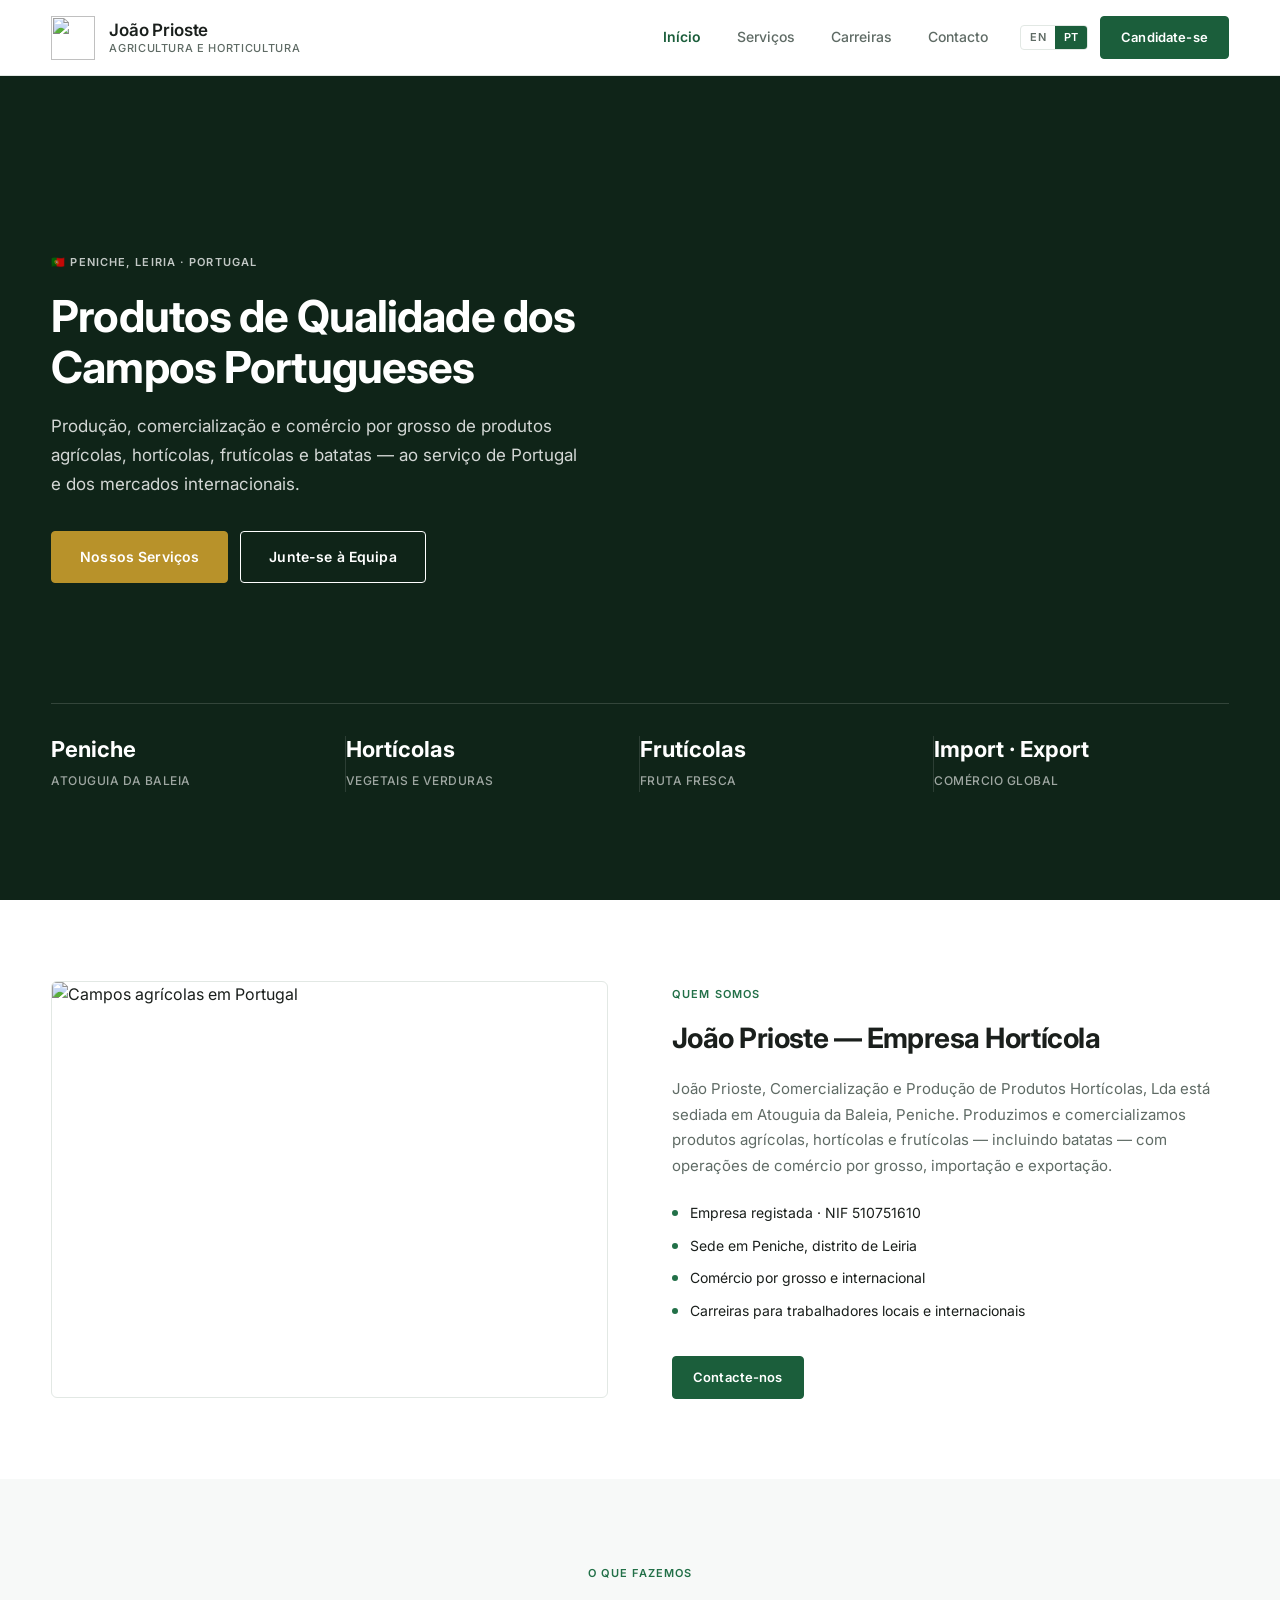
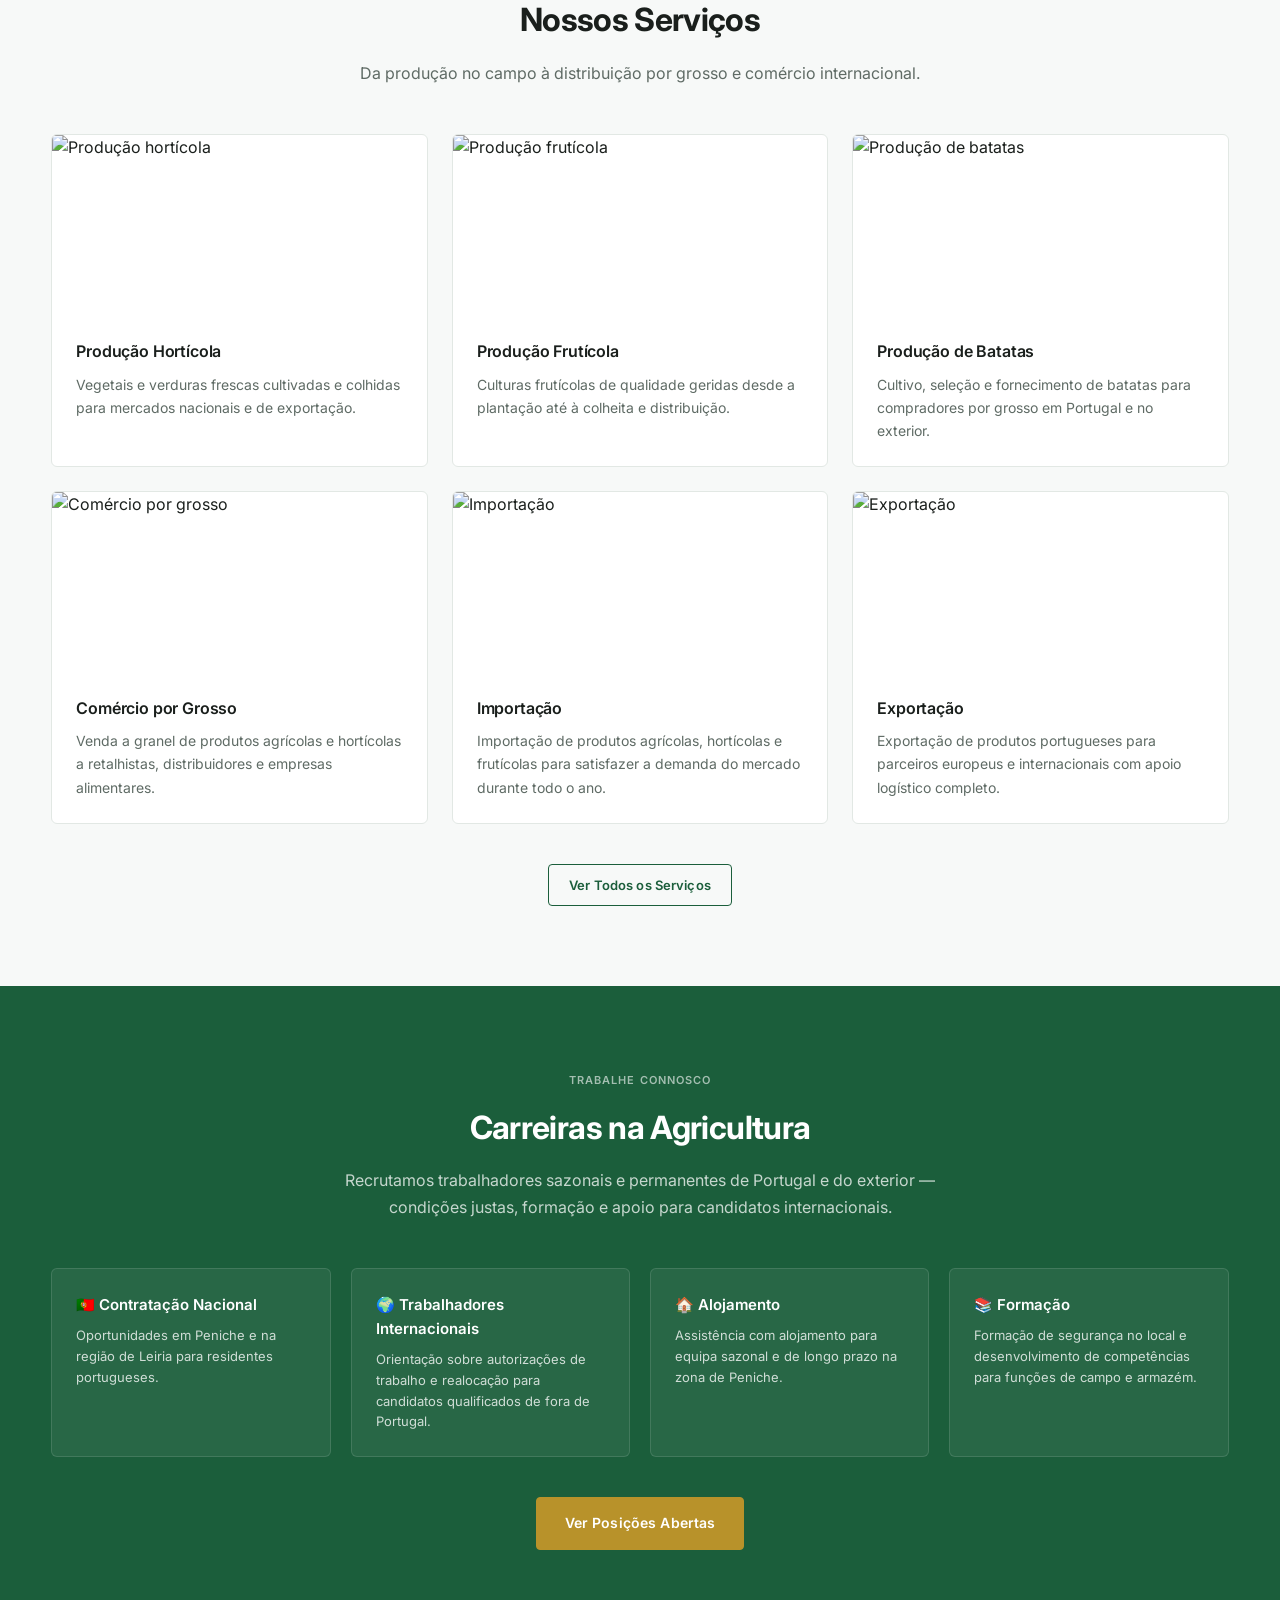
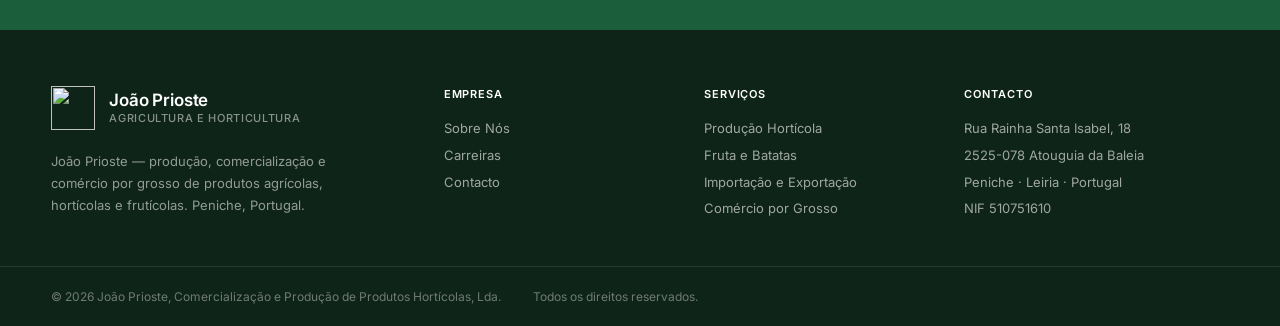
==== commit 87ffe05c: "Redesign site with corporate styling inspired by institutional ag sites. Replace PNG logo with clean" ====
--- a/index.html
+++ b/index.html
@@ -11,10 +11,10 @@
   <header class="site-header">
     <div class="container header-inner">
       <a href="index.html" class="logo">
-        <img src="images/logo.png" alt="João Prioste — JP" class="logo-mark" width="52" height="52">
+        <img src="images/logo.svg" alt="" class="logo-mark" width="44" height="44">
         <span class="logo-text">
-          <strong>João Prioste</strong>
-          <small data-en="Agriculture & Horticulture" data-pt="Agricultura e Horticultura">Agricultura e Horticultura</small>
+          <span class="logo-name">João Prioste</span>
+          <span class="logo-tagline" data-en="Agriculture & Horticulture" data-pt="Agricultura e Horticultura">Agricultura e Horticultura</span>
         </span>
       </a>
       <nav class="nav-links">
@@ -88,7 +88,7 @@
       </div>
     </section>
 
-    <section>
+    <section class="bg-surface">
       <div class="container">
         <div class="section-header fade-in">
           <span class="section-label" data-en="What We Do" data-pt="O Que Fazemos">O Que Fazemos</span>
@@ -190,40 +190,44 @@
   </main>
 
   <footer class="site-footer">
-    <div class="container">
-      <div class="footer-grid">
+    <div class="footer-main">
+      <div class="container footer-grid">
         <div class="footer-brand">
           <a href="index.html" class="logo">
-            <img src="images/logo.png" alt="João Prioste" class="logo-mark" width="48" height="48">
+            <img src="images/logo.svg" alt="" class="logo-mark" width="40" height="40">
             <span class="logo-text">
-              <strong>João Prioste</strong>
-              <small data-en="Agriculture & Horticulture" data-pt="Agricultura e Horticultura">Agricultura e Horticultura</small>
+              <span class="logo-name">João Prioste</span>
+              <span class="logo-tagline">Agricultura e Horticultura</span>
             </span>
           </a>
-          <p data-i18n="footer.desc" style="margin-top: 1rem;">João Prioste — produção e comercialização hortícola. Peniche, Portugal.</p>
+          <p data-i18n="footer.desc">Produção, comercialização e comércio por grosso de produtos agrícolas, hortícolas e frutícolas.</p>
+        </div>
+        <div class="footer-col">
+          <h4 data-i18n="footer.company">Empresa</h4>
+          <a href="index.html" data-i18n="footer.about">Sobre Nós</a>
+          <a href="careers.html" data-i18n="footer.careers">Carreiras</a>
+          <a href="contact.html" data-i18n="footer.contact">Contacto</a>
         </div>
         <div class="footer-col">
           <h4 data-i18n="footer.services">Serviços</h4>
           <a href="services.html" data-en="Horticultural Production" data-pt="Produção Hortícola">Produção Hortícola</a>
           <a href="services.html" data-en="Fruit & Potatoes" data-pt="Fruta e Batatas">Fruta e Batatas</a>
           <a href="services.html" data-en="Import & Export" data-pt="Importação e Exportação">Importação e Exportação</a>
-        </div>
-        <div class="footer-col">
-          <h4 data-i18n="footer.company">Empresa</h4>
-          <a href="index.html" data-i18n="footer.about">Sobre Nós</a>
-          <a href="careers.html" data-i18n="footer.careers">Carreiras</a>
-          <a href="contact.html" data-i18n="footer.contact">Contacto</a>
+          <a href="services.html" data-en="Wholesale Trade" data-pt="Comércio por Grosso">Comércio por Grosso</a>
         </div>
         <div class="footer-col">
           <h4 data-i18n="footer.contact">Contacto</h4>
-          <a>Rua Rainha Santa Isabel, 18</a>
-          <a>2525-078 Atouguia da Baleia</a>
-          <a>Peniche, Leiria · Portugal</a>
-          <a>NIF 510751610</a>
-        </div>
-      </div>
-      <div class="footer-bottom">
-        <span>© 2026 João Prioste, Lda. <span data-i18n="footer.rights">Todos os direitos reservados.</span></span>
+          <span>Rua Rainha Santa Isabel, 18</span>
+          <span>2525-078 Atouguia da Baleia</span>
+          <span>Peniche · Leiria · Portugal</span>
+          <span>NIF 510751610</span>
+        </div>
+      </div>
+    </div>
+    <div class="footer-legal">
+      <div class="container footer-legal-inner">
+        <span>© 2026 João Prioste, Comercialização e Produção de Produtos Hortícolas, Lda.</span>
+        <span data-i18n="footer.rights">Todos os direitos reservados.</span>
       </div>
     </div>
   </footer>
--- a/css/styles.css
+++ b/css/styles.css
@@ -1,42 +1,41 @@
-/* João Prioste — Design System */
-@import url('https://fonts.googleapis.com/css2?family=Carlito:ital,wght@0,400;0,700;1,400&family=Nunito:wght@500;600;700;800&display=swap');
+/* João Prioste — Corporate Design System */
+@import url('https://fonts.googleapis.com/css2?family=Inter:wght@400;500;600;700&display=swap');
 
 :root {
-  --green-900: #0d2818;
-  --green-800: #1a4d2e;
-  --green-700: #1f5c38;
-  --green-600: #2d7a4f;
-  --green-500: #3d9b63;
-  --green-100: #e8f5ec;
-  --gold-500: #c9a227;
-  --gold-400: #dbb84a;
-  --cream: #f7f3eb;
-  --cream-dark: #ebe4d6;
-  --text: #1a1a1a;
-  --text-muted: #5c5c5c;
+  --green-900: #0f2418;
+  --green-800: #1B5E3B;
+  --green-700: #227048;
+  --green-600: #2d8659;
+  --green-100: #eef5f0;
+  --green-50: #f5f9f7;
+  --gold-500: #b8922a;
+  --text: #1a1f1c;
+  --text-muted: #5f6b65;
+  --text-light: #8a9690;
   --white: #ffffff;
-  --shadow: 0 4px 24px rgba(13, 40, 24, 0.08);
-  --shadow-lg: 0 12px 48px rgba(13, 40, 24, 0.12);
-  --radius: 12px;
-  --radius-lg: 20px;
-  --transition: 0.25s cubic-bezier(0.4, 0, 0.2, 1);
-  --font-sans: 'Carlito', 'Calibri', 'Segoe UI', 'Helvetica Neue', Arial, sans-serif;
-  --font-display: 'Nunito', 'Arial Rounded MT Bold', 'Helvetica Rounded', Arial, sans-serif;
+  --border: #e2e8e4;
+  --border-light: #eef1ef;
+  --surface: #f7f9f8;
+  --shadow-sm: 0 1px 3px rgba(15, 36, 24, 0.06);
+  --shadow: 0 4px 20px rgba(15, 36, 24, 0.08);
+  --radius: 4px;
+  --radius-lg: 6px;
+  --transition: 0.2s ease;
+  --font: 'Inter', 'Segoe UI', system-ui, -apple-system, sans-serif;
+  --header-h: 76px;
 }
 
 *, *::before, *::after { box-sizing: border-box; margin: 0; padding: 0; }
 
-html {
-  scroll-behavior: smooth;
-  font-size: 16px;
-}
+html { scroll-behavior: smooth; font-size: 16px; }
 
 body {
-  font-family: var(--font-sans);
-  color: var(--text);
-  background: var(--cream);
+  font-family: var(--font);
+  color: var(--text);
+  background: var(--white);
   line-height: 1.6;
   -webkit-font-smoothing: antialiased;
+  padding-top: var(--header-h);
 }
 
 img { max-width: 100%; display: block; }
@@ -44,139 +43,119 @@
 ul { list-style: none; }
 
 .container {
-  width: min(1140px, 92vw);
+  width: min(1200px, 92vw);
   margin: 0 auto;
 }
 
-/* ── Header ── */
+/* ── Header (corporate) ── */
 .site-header {
   position: fixed;
   top: 0;
   left: 0;
   right: 0;
   z-index: 100;
-  background: rgba(247, 243, 235, 0.92);
-  backdrop-filter: blur(12px);
-  border-bottom: 1px solid transparent;
-  transition: border-color var(--transition), box-shadow var(--transition);
-}
-
-.site-header.scrolled {
-  border-color: var(--cream-dark);
-  box-shadow: var(--shadow);
+  height: var(--header-h);
+  background: var(--white);
+  border-bottom: 1px solid var(--border);
 }
 
 .header-inner {
   display: flex;
   align-items: center;
   justify-content: space-between;
-  padding: 1rem 0;
-  gap: 1.5rem;
+  height: 100%;
+  gap: 2rem;
 }
 
 .logo {
   display: flex;
   align-items: center;
-  gap: 0.75rem;
-  color: var(--green-800);
-  min-width: 0;
+  gap: 0.875rem;
+  flex-shrink: 0;
 }
 
 .logo-mark {
-  width: 52px;
-  height: 52px;
-  object-fit: contain;
+  width: 44px;
+  height: 44px;
   flex-shrink: 0;
 }
 
 .logo-text {
   display: flex;
   flex-direction: column;
+  gap: 0.125rem;
+}
+
+.logo-name {
+  font-size: 1.0625rem;
+  font-weight: 600;
+  color: var(--text);
+  letter-spacing: -0.01em;
   line-height: 1.2;
-  min-width: 0;
-}
-
-.logo-text strong {
-  font-family: var(--font-display);
-  font-weight: 800;
-  font-size: 1.1rem;
-  color: var(--green-800);
-}
-
-.logo-text small {
-  font-family: var(--font-sans);
-  font-size: 0.72rem;
-  font-weight: 600;
+}
+
+.logo-tagline {
+  font-size: 0.6875rem;
+  font-weight: 500;
   color: var(--text-muted);
-  letter-spacing: 0.02em;
-}
-
-.site-footer .logo-text strong {
-  color: var(--white);
-}
-
-.site-footer .logo-text small {
-  color: rgba(255, 255, 255, 0.65);
+  text-transform: uppercase;
+  letter-spacing: 0.06em;
+  line-height: 1.2;
 }
 
 .nav-links {
   display: flex;
   align-items: center;
-  gap: 2rem;
+  gap: 2.25rem;
+  margin-left: auto;
 }
 
 .nav-links a {
+  font-size: 0.875rem;
   font-weight: 500;
-  font-size: 0.95rem;
   color: var(--text-muted);
   transition: color var(--transition);
-  position: relative;
+  white-space: nowrap;
 }
 
 .nav-links a:hover,
 .nav-links a.active {
-  color: var(--green-700);
-}
-
-.nav-links a.active::after {
-  content: '';
-  position: absolute;
-  bottom: -4px;
-  left: 0;
-  right: 0;
-  height: 2px;
-  background: var(--gold-500);
-  border-radius: 1px;
+  color: var(--green-800);
+}
+
+.nav-links a.active {
+  font-weight: 600;
 }
 
 .header-actions {
   display: flex;
   align-items: center;
   gap: 0.75rem;
+  flex-shrink: 0;
 }
 
 .lang-toggle {
   display: flex;
-  border: 1px solid var(--cream-dark);
-  border-radius: 8px;
+  border: 1px solid var(--border);
+  border-radius: var(--radius);
   overflow: hidden;
-  background: var(--white);
 }
 
 .lang-toggle button {
-  padding: 0.35rem 0.65rem;
+  padding: 0.3rem 0.55rem;
   border: none;
   background: transparent;
-  font-family: var(--font-sans);
-  font-size: 0.8rem;
+  font-family: var(--font);
+  font-size: 0.6875rem;
   font-weight: 600;
   cursor: pointer;
   color: var(--text-muted);
+  letter-spacing: 0.04em;
   transition: background var(--transition), color var(--transition);
 }
 
 .lang-toggle button.active {
-  background: var(--green-700);
+  background: var(--green-800);
   color: var(--white);
 }
 
@@ -187,6 +166,7 @@
   cursor: pointer;
   padding: 0.5rem;
   color: var(--green-800);
+  font-size: 1.25rem;
 }
 
 /* ── Buttons ── */
@@ -194,66 +174,63 @@
   display: inline-flex;
   align-items: center;
   gap: 0.5rem;
-  padding: 0.75rem 1.5rem;
-  border-radius: 10px;
-  font-family: var(--font-sans);
-  font-weight: 600;
-  font-size: 0.95rem;
-  border: 2px solid transparent;
+  padding: 0.625rem 1.25rem;
+  border-radius: var(--radius);
+  font-family: var(--font);
+  font-weight: 600;
+  font-size: 0.8125rem;
+  border: 1px solid transparent;
   cursor: pointer;
-  transition: transform var(--transition), box-shadow var(--transition), background var(--transition);
-}
-
-.btn:hover {
-  transform: translateY(-1px);
-  box-shadow: var(--shadow);
+  transition: background var(--transition), border-color var(--transition), color var(--transition);
+  letter-spacing: 0.01em;
 }
 
 .btn-primary {
-  background: var(--green-700);
-  color: var(--white);
-  border-color: var(--green-700);
+  background: var(--green-800);
+  color: var(--white);
+  border-color: var(--green-800);
 }
 
 .btn-primary:hover {
-  background: var(--green-800);
-  border-color: var(--green-800);
+  background: var(--green-900);
+  border-color: var(--green-900);
 }
 
 .btn-outline {
   background: transparent;
-  color: var(--green-700);
-  border-color: var(--green-700);
+  color: var(--green-800);
+  border-color: var(--green-800);
 }
 
 .btn-outline:hover {
-  background: var(--green-700);
+  background: var(--green-800);
   color: var(--white);
 }
 
 .btn-gold {
   background: var(--gold-500);
-  color: var(--green-900);
+  color: var(--white);
   border-color: var(--gold-500);
 }
 
 .btn-gold:hover {
-  background: var(--gold-400);
-  border-color: var(--gold-400);
+  background: #a07d22;
+  border-color: #a07d22;
 }
 
 .btn-lg {
-  padding: 1rem 2rem;
-  font-size: 1rem;
+  padding: 0.875rem 1.75rem;
+  font-size: 0.875rem;
 }
 
 /* ── Hero ── */
 .hero {
   position: relative;
-  min-height: 92vh;
-  display: flex;
-  align-items: center;
-  padding: 8rem 0 4rem;
+  min-height: calc(100vh - var(--header-h));
+  min-height: calc(100svh - var(--header-h));
+  display: flex;
+  align-items: center;
+  background: var(--green-900);
   overflow: hidden;
 }
 
@@ -261,118 +238,136 @@
   position: absolute;
   inset: 0;
   background:
-    linear-gradient(135deg, rgba(13, 40, 24, 0.85) 0%, rgba(26, 77, 46, 0.75) 50%, rgba(45, 122, 79, 0.6) 100%),
+    linear-gradient(90deg, rgba(15, 36, 24, 0.92) 0%, rgba(15, 36, 24, 0.75) 45%, rgba(15, 36, 24, 0.4) 100%),
     url('https://images.unsplash.com/photo-1500382017468-90403fed7ef0?w=1920&q=80') center/cover no-repeat;
 }
 
 .hero-content {
   position: relative;
   z-index: 1;
-  max-width: 720px;
+  max-width: 640px;
+  padding: 4rem 0;
 }
 
 .hero-badge {
-  display: inline-flex;
-  align-items: center;
-  gap: 0.5rem;
-  background: rgba(255, 255, 255, 0.15);
-  backdrop-filter: blur(8px);
-  border: 1px solid rgba(255, 255, 255, 0.25);
-  color: var(--white);
-  padding: 0.4rem 1rem;
-  border-radius: 100px;
-  font-size: 0.85rem;
-  font-weight: 500;
-  margin-bottom: 1.5rem;
+  display: inline-block;
+  font-size: 0.6875rem;
+  font-weight: 600;
+  text-transform: uppercase;
+  letter-spacing: 0.1em;
+  color: rgba(255, 255, 255, 0.75);
+  margin-bottom: 1.25rem;
 }
 
 .hero h1 {
-  font-family: var(--font-display);
-  font-size: clamp(2.5rem, 5vw, 3.75rem);
+  font-size: clamp(2rem, 4vw, 2.75rem);
   font-weight: 700;
   color: var(--white);
   line-height: 1.15;
+  letter-spacing: -0.02em;
   margin-bottom: 1.25rem;
 }
 
 .hero p {
-  font-size: 1.15rem;
-  color: rgba(255, 255, 255, 0.88);
+  font-size: 1.0625rem;
+  font-weight: 400;
+  color: rgba(255, 255, 255, 0.82);
   margin-bottom: 2rem;
-  max-width: 560px;
+  max-width: 540px;
+  line-height: 1.7;
 }
 
 .hero-actions {
   display: flex;
   flex-wrap: wrap;
-  gap: 1rem;
+  gap: 0.75rem;
+}
+
+.hero .btn-outline {
+  border-color: rgba(255, 255, 255, 0.5);
+  color: var(--white);
+}
+
+.hero .btn-outline:hover {
+  background: var(--white);
+  color: var(--green-800);
+  border-color: var(--white);
 }
 
 .hero-stats {
   position: relative;
   z-index: 1;
-  margin-top: 4rem;
+  margin-top: 3.5rem;
   display: grid;
   grid-template-columns: repeat(4, 1fr);
-  gap: 1.5rem;
-  background: rgba(255, 255, 255, 0.1);
-  backdrop-filter: blur(12px);
-  border: 1px solid rgba(255, 255, 255, 0.2);
-  border-radius: var(--radius-lg);
-  padding: 2rem;
-}
+  gap: 0;
+  border-top: 1px solid rgba(255, 255, 255, 0.15);
+  padding-top: 2rem;
+}
+
+.stat-item {
+  padding-right: 1.5rem;
+  border-right: 1px solid rgba(255, 255, 255, 0.12);
+}
+
+.stat-item:last-child { border-right: none; }
 
 .stat-item strong {
   display: block;
-  font-family: var(--font-display);
-  font-size: 2rem;
-  color: var(--gold-400);
+  font-size: 1.375rem;
+  font-weight: 700;
+  color: var(--white);
   line-height: 1.2;
+  margin-bottom: 0.25rem;
 }
 
 .stat-item span {
-  font-size: 0.85rem;
-  color: rgba(255, 255, 255, 0.8);
+  font-size: 0.75rem;
+  font-weight: 500;
+  color: rgba(255, 255, 255, 0.6);
+  text-transform: uppercase;
+  letter-spacing: 0.04em;
 }
 
 /* ── Sections ── */
-section {
-  padding: 5rem 0;
-}
+section { padding: 5rem 0; }
 
 .section-header {
   text-align: center;
   max-width: 640px;
-  margin: 0 auto 3.5rem;
+  margin: 0 auto 3rem;
 }
 
 .section-header h2 {
-  font-family: var(--font-display);
-  font-size: clamp(2rem, 3.5vw, 2.75rem);
-  color: var(--green-800);
-  margin-bottom: 1rem;
+  font-size: clamp(1.625rem, 2.5vw, 2rem);
+  font-weight: 700;
+  color: var(--text);
+  letter-spacing: -0.02em;
+  margin-bottom: 0.875rem;
 }
 
 .section-header p {
   color: var(--text-muted);
-  font-size: 1.05rem;
+  font-size: 1rem;
+  line-height: 1.65;
 }
 
 .section-label {
   display: inline-block;
-  font-size: 0.8rem;
-  font-weight: 700;
+  font-size: 0.6875rem;
+  font-weight: 600;
   text-transform: uppercase;
   letter-spacing: 0.1em;
-  color: var(--green-600);
+  color: var(--green-700);
   margin-bottom: 0.75rem;
 }
 
 .bg-white { background: var(--white); }
+.bg-surface { background: var(--surface); }
 .bg-green { background: var(--green-800); color: var(--white); }
 .bg-green .section-header h2 { color: var(--white); }
 .bg-green .section-header p { color: rgba(255, 255, 255, 0.75); }
-.bg-green .section-label { color: var(--gold-400); }
+.bg-green .section-label { color: rgba(255, 255, 255, 0.6); }
 
 /* ── Cards ── */
 .card-grid {
@@ -384,28 +379,21 @@
 .service-card {
   background: var(--white);
   border-radius: var(--radius-lg);
-  padding: 2rem;
+  border: 1px solid var(--border);
+  transition: box-shadow var(--transition), border-color var(--transition);
+}
+
+.service-card.has-image { padding: 0; overflow: hidden; }
+
+.service-card.has-image .service-card-body { padding: 1.5rem; }
+
+.service-card:hover {
   box-shadow: var(--shadow);
-  transition: transform var(--transition), box-shadow var(--transition);
-  border: 1px solid var(--cream-dark);
-}
-
-.service-card.has-image {
-  padding: 0;
-  overflow: hidden;
-}
-
-.service-card.has-image .service-card-body {
-  padding: 1.5rem 1.75rem 1.75rem;
-}
-
-.service-card:hover {
-  transform: translateY(-4px);
-  box-shadow: var(--shadow-lg);
+  border-color: var(--border-light);
 }
 
 .service-card-image {
-  height: 200px;
+  height: 180px;
   overflow: hidden;
 }
 
@@ -413,42 +401,44 @@
   width: 100%;
   height: 100%;
   object-fit: cover;
-  transition: transform 0.5s ease;
-}
-
-.service-card:hover .service-card-image img {
-  transform: scale(1.05);
-}
-
-.service-icon {
-  width: 52px;
-  height: 52px;
-  background: var(--green-100);
-  border-radius: 14px;
-  display: flex;
-  align-items: center;
-  justify-content: center;
-  font-size: 1.5rem;
-  margin-bottom: 1.25rem;
-}
+  transition: transform 0.4s ease;
+}
+
+.service-card:hover .service-card-image img { transform: scale(1.03); }
 
 .service-card h3 {
-  font-size: 1.2rem;
-  color: var(--green-800);
-  margin-bottom: 0.75rem;
+  font-size: 1rem;
+  font-weight: 600;
+  color: var(--text);
+  margin-bottom: 0.5rem;
+  letter-spacing: -0.01em;
 }
 
 .service-card p {
   color: var(--text-muted);
-  font-size: 0.95rem;
+  font-size: 0.875rem;
   line-height: 1.65;
 }
 
-/* ── About strip ── */
+.service-icon {
+  width: 44px;
+  height: 44px;
+  background: var(--green-100);
+  border-radius: var(--radius);
+  display: flex;
+  align-items: center;
+  justify-content: center;
+  font-size: 1.25rem;
+  margin-bottom: 1rem;
+}
+
+.service-card:not(.has-image) { padding: 1.75rem; }
+
+/* ── About ── */
 .about-strip {
   display: grid;
   grid-template-columns: 1fr 1fr;
-  gap: 3rem;
+  gap: 4rem;
   align-items: center;
 }
 
@@ -456,7 +446,7 @@
   border-radius: var(--radius-lg);
   overflow: hidden;
   aspect-ratio: 4/3;
-  background: var(--green-100);
+  border: 1px solid var(--border);
 }
 
 .about-image img {
@@ -466,51 +456,47 @@
 }
 
 .about-content h2 {
-  font-family: var(--font-display);
-  font-size: 2.25rem;
-  color: var(--green-800);
+  font-size: 1.75rem;
+  font-weight: 700;
+  color: var(--text);
+  letter-spacing: -0.02em;
   margin-bottom: 1rem;
 }
 
 .about-content p {
   color: var(--text-muted);
   margin-bottom: 1rem;
-}
-
-.feature-list {
-  margin-top: 1.5rem;
-}
+  font-size: 0.9375rem;
+  line-height: 1.7;
+}
+
+.feature-list { margin-top: 1.5rem; }
 
 .feature-list li {
   display: flex;
   align-items: flex-start;
   gap: 0.75rem;
-  margin-bottom: 0.75rem;
-  color: var(--text);
-  font-size: 0.95rem;
+  margin-bottom: 0.625rem;
+  font-size: 0.875rem;
+  color: var(--text);
 }
 
 .feature-list li::before {
-  content: '✓';
+  content: '';
   flex-shrink: 0;
-  width: 24px;
-  height: 24px;
-  background: var(--green-100);
-  color: var(--green-700);
+  width: 6px;
+  height: 6px;
+  margin-top: 0.5rem;
+  background: var(--green-700);
   border-radius: 50%;
-  display: flex;
-  align-items: center;
-  justify-content: center;
-  font-size: 0.75rem;
-  font-weight: 700;
 }
 
 /* ── Careers ── */
 .job-card {
   background: var(--white);
-  border-radius: var(--radius);
-  padding: 1.75rem;
-  border: 1px solid var(--cream-dark);
+  border-radius: var(--radius-lg);
+  padding: 1.5rem 1.75rem;
+  border: 1px solid var(--border);
   display: flex;
   justify-content: space-between;
   align-items: center;
@@ -519,29 +505,37 @@
 }
 
 .job-card:hover {
-  border-color: var(--green-500);
-  box-shadow: var(--shadow);
+  border-color: var(--green-600);
+  box-shadow: var(--shadow-sm);
+}
+
+.job-card h3 {
+  font-size: 1rem;
+  font-weight: 600;
+  color: var(--text);
 }
 
 .job-meta {
   display: flex;
   flex-wrap: wrap;
-  gap: 0.5rem;
+  gap: 0.375rem;
   margin-top: 0.5rem;
 }
 
 .tag {
-  font-size: 0.75rem;
-  font-weight: 600;
-  padding: 0.25rem 0.65rem;
-  border-radius: 100px;
+  font-size: 0.6875rem;
+  font-weight: 600;
+  padding: 0.2rem 0.55rem;
+  border-radius: var(--radius);
   background: var(--green-100);
-  color: var(--green-700);
+  color: var(--green-800);
+  text-transform: uppercase;
+  letter-spacing: 0.03em;
 }
 
 .tag.gold {
-  background: rgba(201, 162, 39, 0.15);
-  color: #8a6d12;
+  background: #f5f0e4;
+  color: #7a6220;
 }
 
 .benefits-grid {
@@ -551,67 +545,59 @@
 }
 
 .benefit-card {
-  background: rgba(255, 255, 255, 0.08);
-  border: 1px solid rgba(255, 255, 255, 0.15);
-  border-radius: var(--radius);
+  background: rgba(255, 255, 255, 0.06);
+  border: 1px solid rgba(255, 255, 255, 0.12);
+  border-radius: var(--radius-lg);
   padding: 1.5rem;
 }
 
 .benefit-card h4 {
-  font-size: 1rem;
+  font-size: 0.9375rem;
+  font-weight: 600;
   margin-bottom: 0.5rem;
 }
 
 .benefit-card p {
-  font-size: 0.9rem;
-  opacity: 0.8;
+  font-size: 0.8125rem;
+  opacity: 0.78;
+  line-height: 1.6;
 }
 
 /* ── Forms ── */
 .form-section {
   background: var(--white);
   border-radius: var(--radius-lg);
-  padding: 2.5rem;
-  box-shadow: var(--shadow);
-  border: 1px solid var(--cream-dark);
+  padding: 2rem;
+  border: 1px solid var(--border);
 }
 
 .form-grid {
   display: grid;
   grid-template-columns: 1fr 1fr;
-  gap: 1.25rem;
-}
-
-.form-group {
-  margin-bottom: 1.25rem;
-}
-
+  gap: 1rem;
+}
+
+.form-group { margin-bottom: 1rem; }
 .form-group.full { grid-column: 1 / -1; }
 
 .form-group label {
   display: block;
   font-weight: 600;
-  font-size: 0.9rem;
-  margin-bottom: 0.4rem;
-  color: var(--green-800);
-}
-
-.form-group label .optional {
-  font-weight: 400;
-  color: var(--text-muted);
-  font-size: 0.85rem;
+  font-size: 0.8125rem;
+  margin-bottom: 0.35rem;
+  color: var(--text);
 }
 
 .form-group input,
 .form-group select,
 .form-group textarea {
   width: 100%;
-  padding: 0.75rem 1rem;
-  border: 1px solid var(--cream-dark);
-  border-radius: 10px;
-  font-family: var(--font-sans);
-  font-size: 0.95rem;
-  background: var(--cream);
+  padding: 0.625rem 0.875rem;
+  border: 1px solid var(--border);
+  border-radius: var(--radius);
+  font-family: var(--font);
+  font-size: 0.875rem;
+  background: var(--white);
   transition: border-color var(--transition), box-shadow var(--transition);
 }
 
@@ -619,8 +605,8 @@
 .form-group select:focus,
 .form-group textarea:focus {
   outline: none;
-  border-color: var(--green-500);
-  box-shadow: 0 0 0 3px rgba(45, 122, 79, 0.15);
+  border-color: var(--green-700);
+  box-shadow: 0 0 0 3px rgba(27, 94, 59, 0.1);
 }
 
 .form-group textarea {
@@ -629,34 +615,32 @@
 }
 
 .form-notice {
-  font-size: 0.85rem;
-  color: var(--text-muted);
+  font-size: 0.75rem;
+  color: var(--text-light);
   margin-top: 1rem;
+  line-height: 1.5;
 }
 
 /* ── FAQ ── */
-.faq-list {
-  max-width: 800px;
-  margin: 0 auto;
-}
+.faq-list { max-width: 760px; margin: 0 auto; }
 
 .faq-item {
   background: var(--white);
-  border-radius: var(--radius);
-  margin-bottom: 0.75rem;
-  border: 1px solid var(--cream-dark);
+  border-radius: var(--radius-lg);
+  margin-bottom: 0.5rem;
+  border: 1px solid var(--border);
 }
 
 .faq-question {
   width: 100%;
-  padding: 1.25rem 1.5rem;
+  padding: 1.125rem 1.25rem;
   background: none;
   border: none;
   text-align: left;
-  font-family: var(--font-sans);
-  font-weight: 600;
-  font-size: 1rem;
-  color: var(--green-800);
+  font-family: var(--font);
+  font-weight: 600;
+  font-size: 0.9375rem;
+  color: var(--text);
   cursor: pointer;
   display: flex;
   justify-content: space-between;
@@ -666,169 +650,183 @@
 
 .faq-question::after {
   content: '+';
-  font-size: 1.25rem;
-  color: var(--green-600);
+  font-size: 1.125rem;
+  color: var(--green-700);
+  font-weight: 400;
   transition: transform var(--transition);
 }
 
-.faq-item.open .faq-question::after {
-  transform: rotate(45deg);
-}
+.faq-item.open .faq-question::after { transform: rotate(45deg); }
 
 .faq-answer {
-  padding: 0 1.5rem 1.25rem;
+  padding: 0 1.25rem 1.125rem;
   color: var(--text-muted);
-  font-size: 0.95rem;
+  font-size: 0.875rem;
   line-height: 1.65;
   display: none;
 }
 
-.faq-item.open .faq-answer {
-  display: block;
-}
+.faq-item.open .faq-answer { display: block; }
 
 /* ── Contact ── */
 .contact-grid {
   display: grid;
-  grid-template-columns: 1fr 1.2fr;
+  grid-template-columns: 1fr 1.15fr;
   gap: 3rem;
 }
 
 .contact-info-item {
   display: flex;
   gap: 1rem;
-  margin-bottom: 1.75rem;
+  margin-bottom: 1.5rem;
 }
 
 .contact-icon {
-  width: 48px;
-  height: 48px;
+  width: 40px;
+  height: 40px;
   background: var(--green-100);
-  border-radius: 12px;
+  border-radius: var(--radius);
   display: flex;
   align-items: center;
   justify-content: center;
-  font-size: 1.2rem;
+  font-size: 1rem;
   flex-shrink: 0;
 }
 
 .contact-info-item h4 {
-  font-size: 0.9rem;
-  color: var(--text-muted);
-  margin-bottom: 0.25rem;
+  font-size: 0.6875rem;
+  font-weight: 600;
+  text-transform: uppercase;
+  letter-spacing: 0.06em;
+  color: var(--text-light);
+  margin-bottom: 0.35rem;
 }
 
 .contact-info-item p {
-  font-weight: 600;
-  color: var(--green-800);
-}
-
-/* ── Footer ── */
+  font-size: 0.875rem;
+  font-weight: 500;
+  color: var(--text);
+  line-height: 1.6;
+}
+
+/* ── Footer (CAP-style corporate) ── */
 .site-footer {
   background: var(--green-900);
-  color: rgba(255, 255, 255, 0.8);
-  padding: 4rem 0 2rem;
-}
+  color: rgba(255, 255, 255, 0.75);
+}
+
+.footer-main { padding: 3.5rem 0 2.5rem; }
 
 .footer-grid {
   display: grid;
-  grid-template-columns: 2fr 1fr 1fr 1fr;
+  grid-template-columns: 1.6fr 1fr 1fr 1.2fr;
   gap: 2.5rem;
-  margin-bottom: 3rem;
-}
-
-.footer-brand .logo {
-  color: var(--white);
+}
+
+.footer-brand .logo { margin-bottom: 1.25rem; }
+
+.footer-brand .logo-name { color: var(--white); }
+
+.footer-brand .logo-tagline { color: rgba(255, 255, 255, 0.5); }
+
+.footer-brand p {
+  font-size: 0.8125rem;
+  line-height: 1.7;
+  color: rgba(255, 255, 255, 0.55);
+  max-width: 280px;
+}
+
+.footer-col h4 {
+  color: var(--white);
+  font-size: 0.6875rem;
+  font-weight: 600;
+  text-transform: uppercase;
+  letter-spacing: 0.08em;
   margin-bottom: 1rem;
 }
 
-.footer-brand p {
-  font-size: 0.9rem;
-  line-height: 1.7;
-  opacity: 0.75;
-}
-
-.footer-col h4 {
-  color: var(--white);
-  font-size: 0.9rem;
-  margin-bottom: 1rem;
-}
-
-.footer-col a {
+.footer-col a,
+.footer-col span {
   display: block;
-  font-size: 0.9rem;
-  opacity: 0.75;
-  margin-bottom: 0.5rem;
-  transition: opacity var(--transition);
-}
-
-.footer-col a:hover { opacity: 1; }
-
-.footer-bottom {
+  font-size: 0.8125rem;
+  color: rgba(255, 255, 255, 0.6);
+  margin-bottom: 0.45rem;
+  line-height: 1.5;
+  transition: color var(--transition);
+}
+
+.footer-col a:hover { color: var(--white); }
+
+.footer-legal {
   border-top: 1px solid rgba(255, 255, 255, 0.1);
-  padding-top: 2rem;
-  display: flex;
-  justify-content: space-between;
-  align-items: center;
-  font-size: 0.85rem;
-  opacity: 0.6;
-}
-
-/* ── Page hero (subpages) ── */
+  padding: 1.25rem 0;
+}
+
+.footer-legal-inner {
+  display: flex;
+  flex-wrap: wrap;
+  gap: 1rem 2rem;
+  font-size: 0.75rem;
+  color: rgba(255, 255, 255, 0.4);
+}
+
+.footer-legal-inner a { color: inherit; }
+
+/* legacy compat */
+.footer-bottom { display: none; }
+
+/* ── Page hero ── */
 .page-hero {
   background: var(--green-800);
-  padding: 8rem 0 4rem;
-  text-align: center;
-  color: var(--white);
+  padding: 3.5rem 0;
+  border-bottom: 1px solid rgba(0, 0, 0, 0.1);
 }
 
 .page-hero h1 {
-  font-family: var(--font-display);
-  font-size: clamp(2.25rem, 4vw, 3rem);
-  margin-bottom: 1rem;
+  font-size: clamp(1.75rem, 3vw, 2.25rem);
+  font-weight: 700;
+  color: var(--white);
+  letter-spacing: -0.02em;
+  margin-bottom: 0.75rem;
 }
 
 .page-hero p {
-  font-size: 1.1rem;
-  opacity: 0.85;
-  max-width: 600px;
-  margin: 0 auto;
-}
+  font-size: 1rem;
+  color: rgba(255, 255, 255, 0.78);
+  max-width: 560px;
+  line-height: 1.65;
+}
+
+.page-hero .container { text-align: left; }
 
 /* ── Toast ── */
 .toast {
   position: fixed;
   bottom: 2rem;
   right: 2rem;
-  background: var(--green-800);
-  color: var(--white);
-  padding: 1rem 1.5rem;
+  background: var(--green-900);
+  color: var(--white);
+  padding: 0.875rem 1.25rem;
   border-radius: var(--radius);
-  box-shadow: var(--shadow-lg);
+  box-shadow: var(--shadow);
   z-index: 200;
   transform: translateY(120%);
   opacity: 0;
-  transition: transform 0.4s ease, opacity 0.4s ease;
+  transition: transform 0.35s ease, opacity 0.35s ease;
   max-width: 360px;
-  font-size: 0.95rem;
-}
-
-.toast.show {
-  transform: translateY(0);
-  opacity: 1;
-}
+  font-size: 0.875rem;
+}
+
+.toast.show { transform: translateY(0); opacity: 1; }
 
 /* ── Animations ── */
 .fade-in {
   opacity: 0;
-  transform: translateY(20px);
-  transition: opacity 0.6s ease, transform 0.6s ease;
-}
-
-.fade-in.visible {
-  opacity: 1;
-  transform: translateY(0);
-}
+  transform: translateY(12px);
+  transition: opacity 0.5s ease, transform 0.5s ease;
+}
+
+.fade-in.visible { opacity: 1; transform: translateY(0); }
 
 /* ── Responsive ── */
 @media (max-width: 900px) {
@@ -837,23 +835,24 @@
     top: 0;
     right: 0;
     bottom: 0;
-    width: min(300px, 85vw);
+    width: min(280px, 85vw);
     background: var(--white);
     flex-direction: column;
-    padding: 5rem 2rem 2rem;
-    gap: 1.5rem;
-    box-shadow: var(--shadow-lg);
+    align-items: flex-start;
+    padding: calc(var(--header-h) + 1rem) 1.5rem 2rem;
+    gap: 1.25rem;
+    box-shadow: var(--shadow);
     transform: translateX(100%);
     transition: transform var(--transition);
     z-index: 99;
+    margin-left: 0;
   }
 
   .nav-links.open { transform: translateX(0); }
-
   .mobile-toggle { display: block; }
-
-  .hero-stats { grid-template-columns: repeat(2, 1fr); }
-  .about-strip { grid-template-columns: 1fr; }
+  .hero-stats { grid-template-columns: repeat(2, 1fr); gap: 1.25rem; }
+  .stat-item { border-right: none; padding-right: 0; }
+  .about-strip { grid-template-columns: 1fr; gap: 2rem; }
   .contact-grid { grid-template-columns: 1fr; }
   .footer-grid { grid-template-columns: 1fr 1fr; }
   .form-grid { grid-template-columns: 1fr; }
@@ -861,7 +860,7 @@
 }
 
 @media (max-width: 600px) {
-  .hero-stats { grid-template-columns: 1fr 1fr; }
   .footer-grid { grid-template-columns: 1fr; }
   .header-actions .btn { display: none; }
-}
+  .logo-tagline { display: none; }
+}
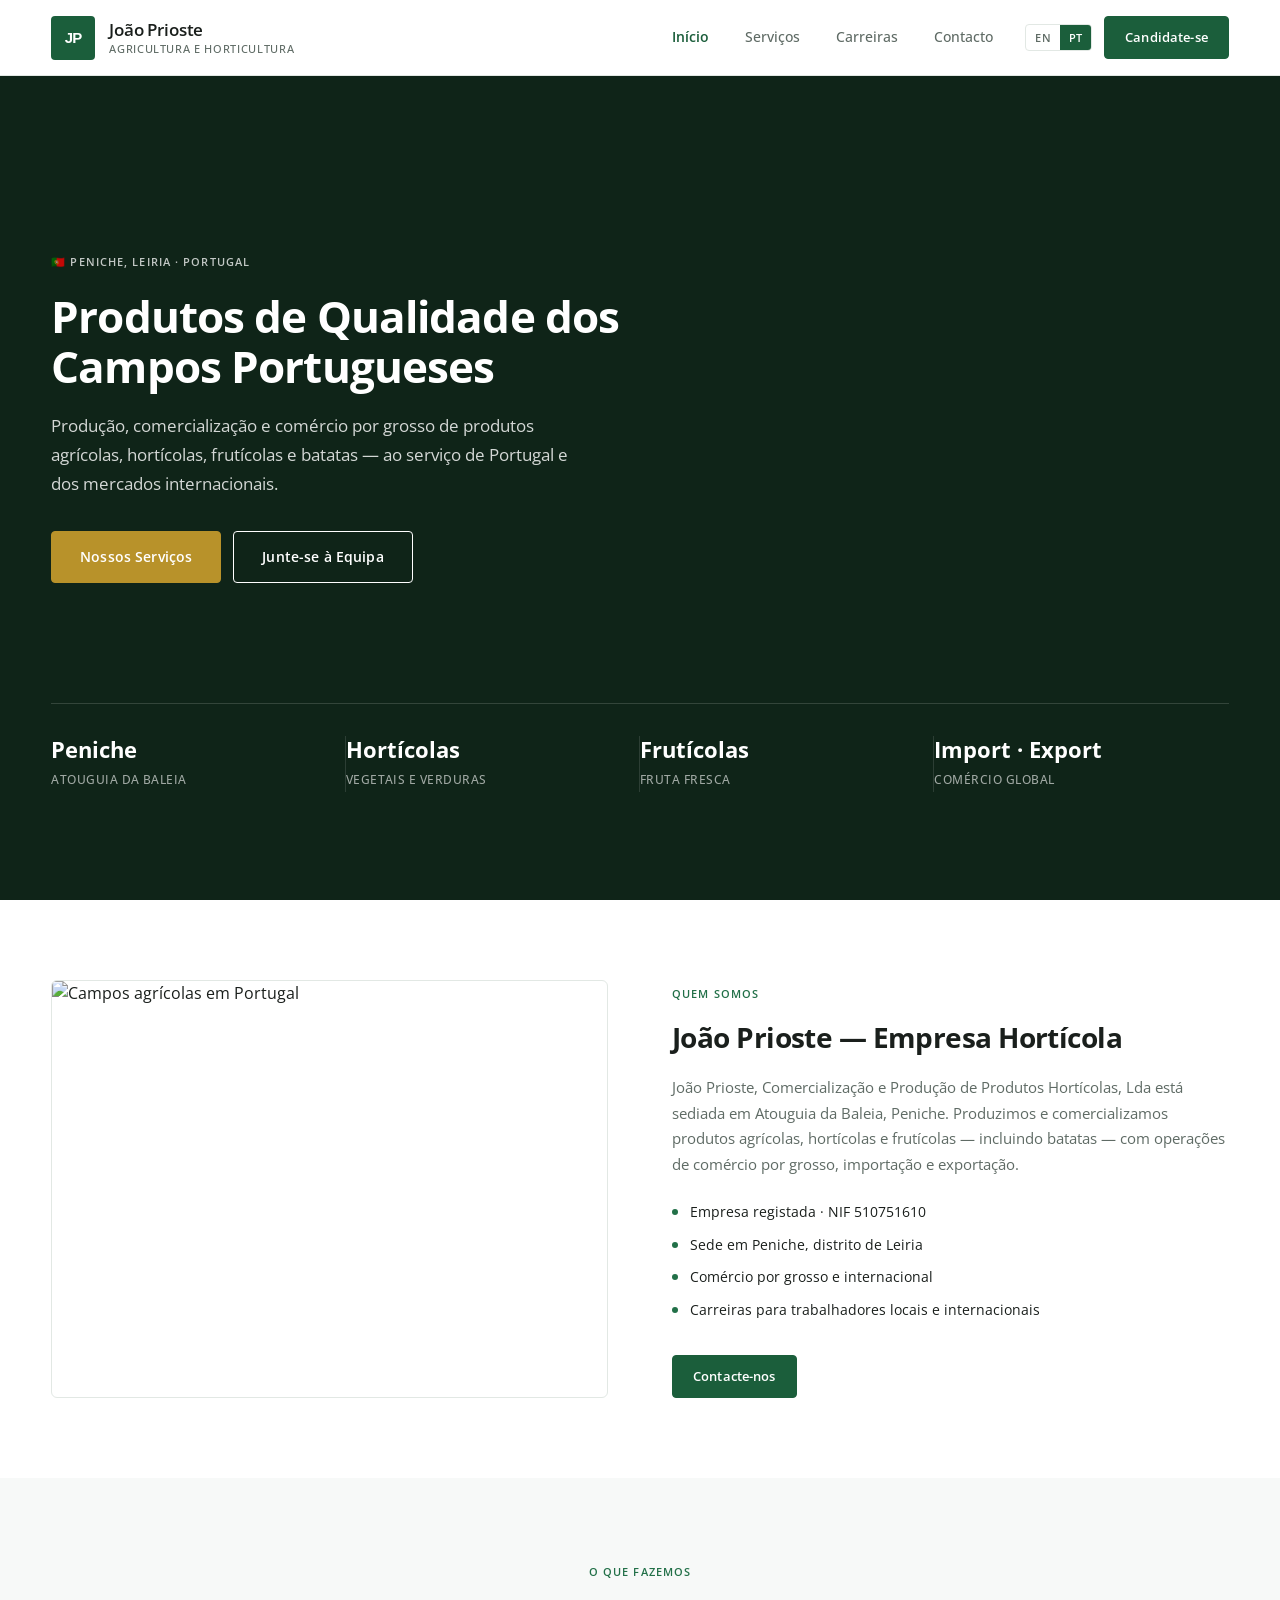
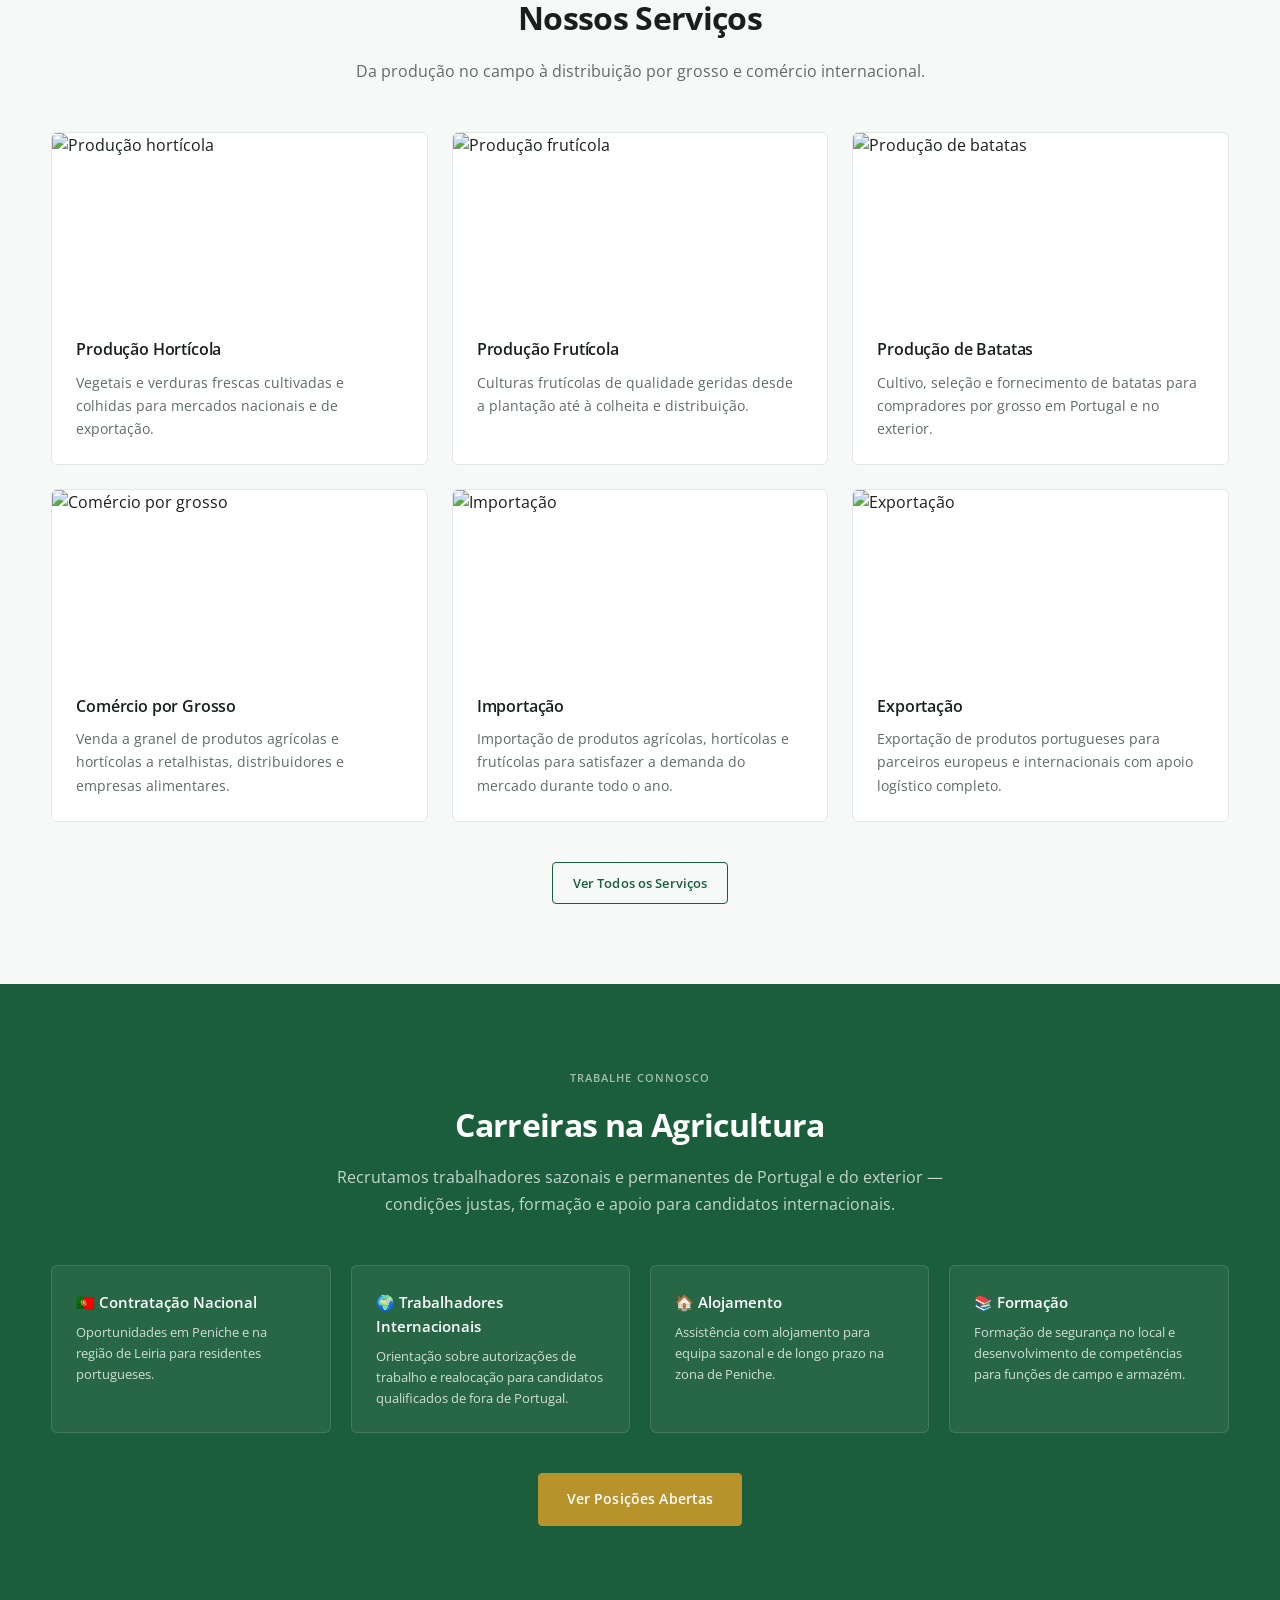
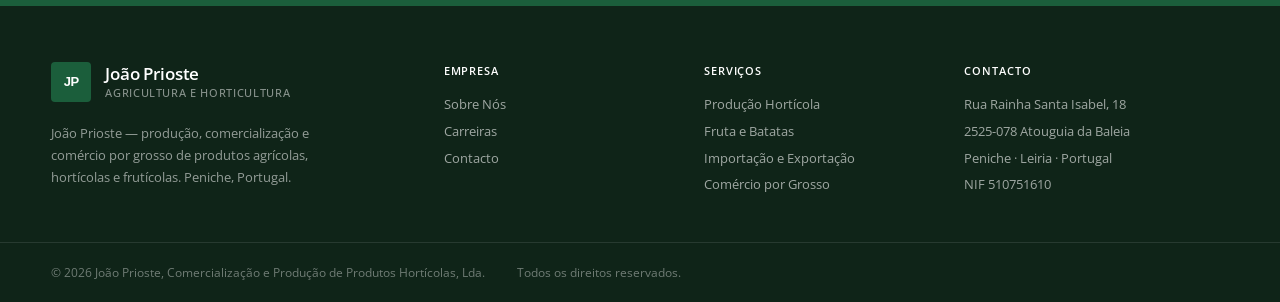
==== commit be7a495a: "Fix invisible logo and broken font loading on live site. Use CSS JP badge that always renders, load " ====
--- a/index.html
+++ b/index.html
@@ -5,13 +5,16 @@
   <meta name="viewport" content="width=device-width, initial-scale=1.0">
   <meta name="description" content="João Prioste — Produção, comercialização e comércio por grosso de produtos agrícolas, hortícolas, frutícolas e batatas. Peniche, Portugal.">
   <title>João Prioste | Agricultura e Horticultura</title>
-  <link rel="stylesheet" href="css/styles.css">
+  <link rel="preconnect" href="https://fonts.googleapis.com">
+  <link rel="preconnect" href="https://fonts.gstatic.com" crossorigin>
+  <link href="https://fonts.googleapis.com/css2?family=Open+Sans:wght@400;500;600;700&display=swap" rel="stylesheet">
+  <link rel="stylesheet" href="css/styles.css?v=2">
 </head>
 <body>
   <header class="site-header">
     <div class="container header-inner">
       <a href="index.html" class="logo">
-        <img src="images/logo.svg" alt="" class="logo-mark" width="44" height="44">
+        <span class="logo-badge" aria-hidden="true">JP</span>
         <span class="logo-text">
           <span class="logo-name">João Prioste</span>
           <span class="logo-tagline" data-en="Agriculture & Horticulture" data-pt="Agricultura e Horticultura">Agricultura e Horticultura</span>
@@ -194,7 +197,7 @@
       <div class="container footer-grid">
         <div class="footer-brand">
           <a href="index.html" class="logo">
-            <img src="images/logo.svg" alt="" class="logo-mark" width="40" height="40">
+            <span class="logo-badge" aria-hidden="true">JP</span>
             <span class="logo-text">
               <span class="logo-name">João Prioste</span>
               <span class="logo-tagline">Agricultura e Horticultura</span>
--- a/css/styles.css
+++ b/css/styles.css
@@ -1,5 +1,4 @@
 /* João Prioste — Corporate Design System */
-@import url('https://fonts.googleapis.com/css2?family=Inter:wght@400;500;600;700&display=swap');
 
 :root {
   --green-900: #0f2418;
@@ -21,13 +20,17 @@
   --radius: 4px;
   --radius-lg: 6px;
   --transition: 0.2s ease;
-  --font: 'Inter', 'Segoe UI', system-ui, -apple-system, sans-serif;
+  --font: "Open Sans", "Segoe UI", Roboto, Arial, Helvetica, sans-serif;
   --header-h: 76px;
 }
 
 *, *::before, *::after { box-sizing: border-box; margin: 0; padding: 0; }
 
-html { scroll-behavior: smooth; font-size: 16px; }
+html {
+  scroll-behavior: smooth;
+  font-size: 16px;
+  font-family: var(--font);
+}
 
 body {
   font-family: var(--font);
@@ -36,6 +39,10 @@
   line-height: 1.6;
   -webkit-font-smoothing: antialiased;
   padding-top: var(--header-h);
+}
+
+button, input, select, textarea {
+  font-family: var(--font);
 }
 
 img { max-width: 100%; display: block; }
@@ -74,10 +81,28 @@
   flex-shrink: 0;
 }
 
-.logo-mark {
+.logo-badge {
+  display: inline-flex;
+  align-items: center;
+  justify-content: center;
   width: 44px;
   height: 44px;
   flex-shrink: 0;
+  background: var(--green-800);
+  color: var(--white);
+  border-radius: 4px;
+  font-family: Arial, Helvetica, sans-serif;
+  font-size: 0.9375rem;
+  font-weight: 700;
+  letter-spacing: -0.04em;
+  line-height: 1;
+  user-select: none;
+}
+
+.site-footer .logo-badge {
+  width: 40px;
+  height: 40px;
+  font-size: 0.8125rem;
 }
 
 .logo-text {
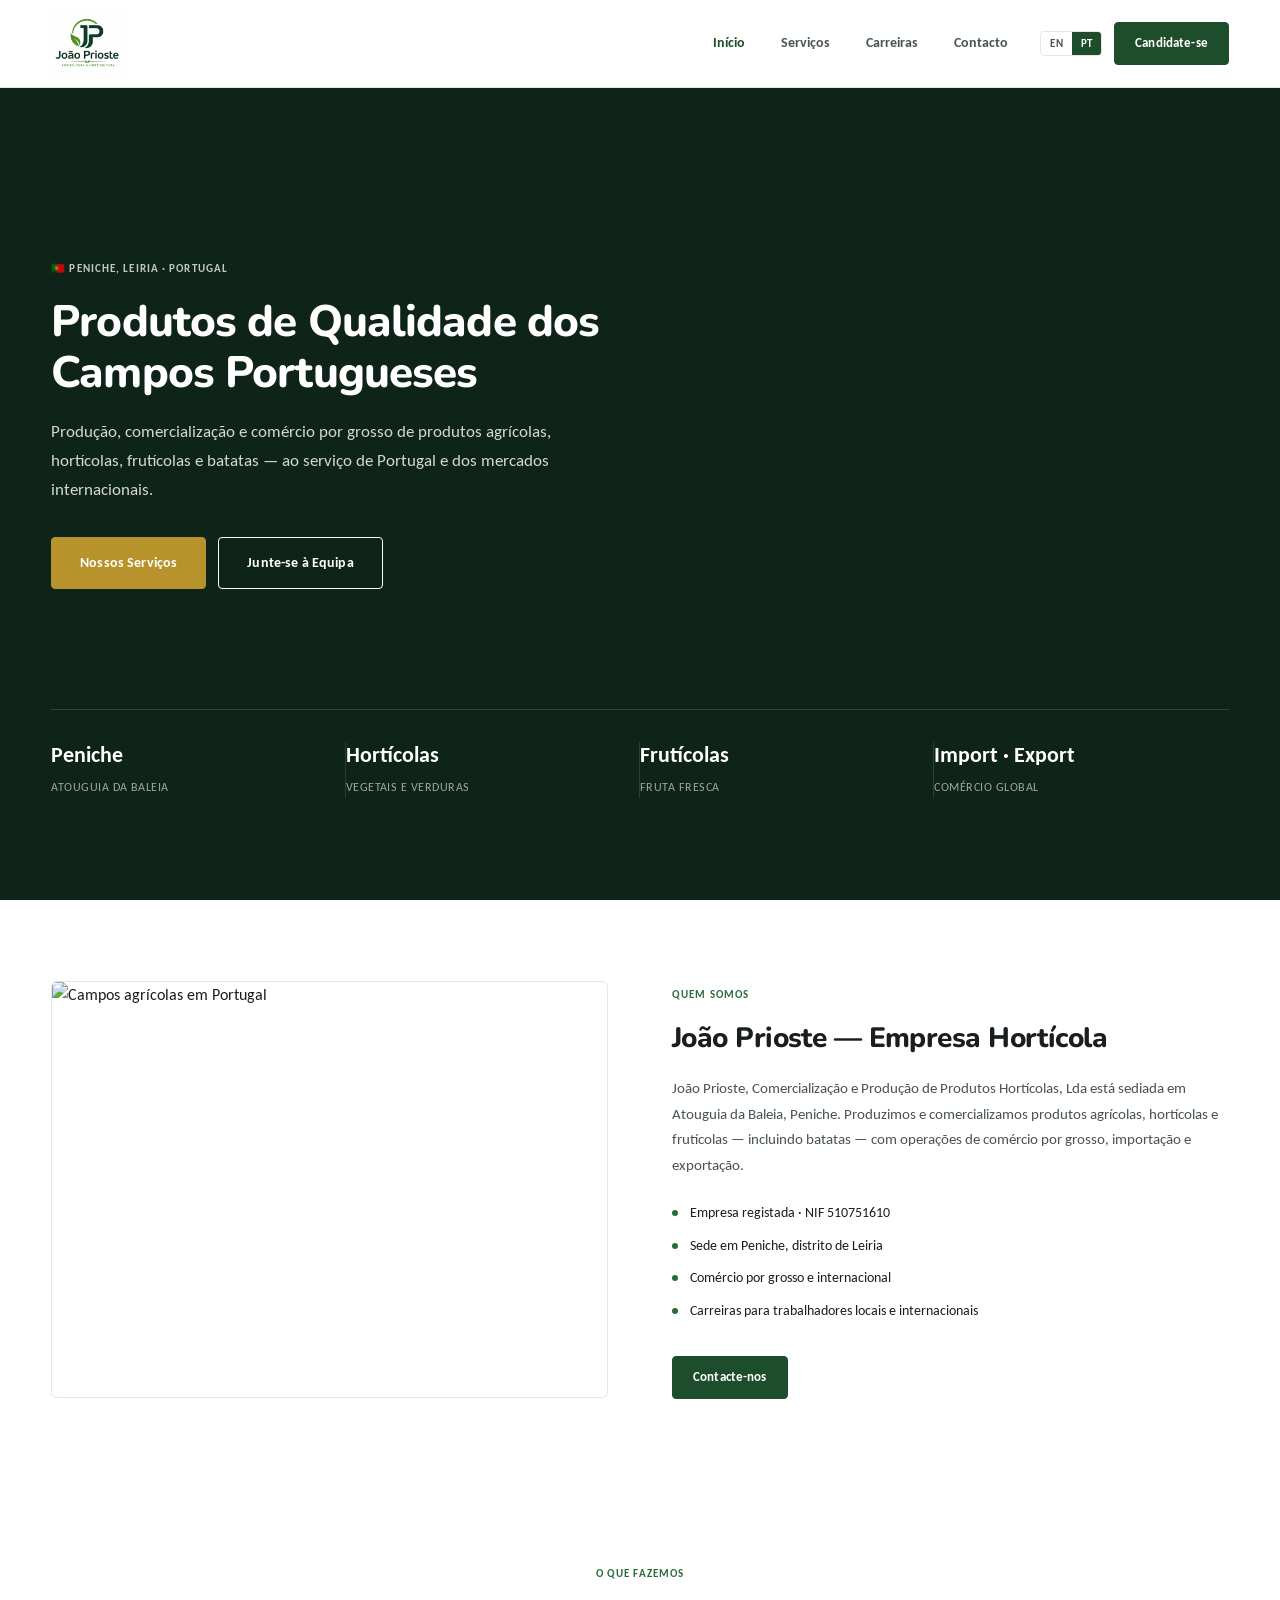
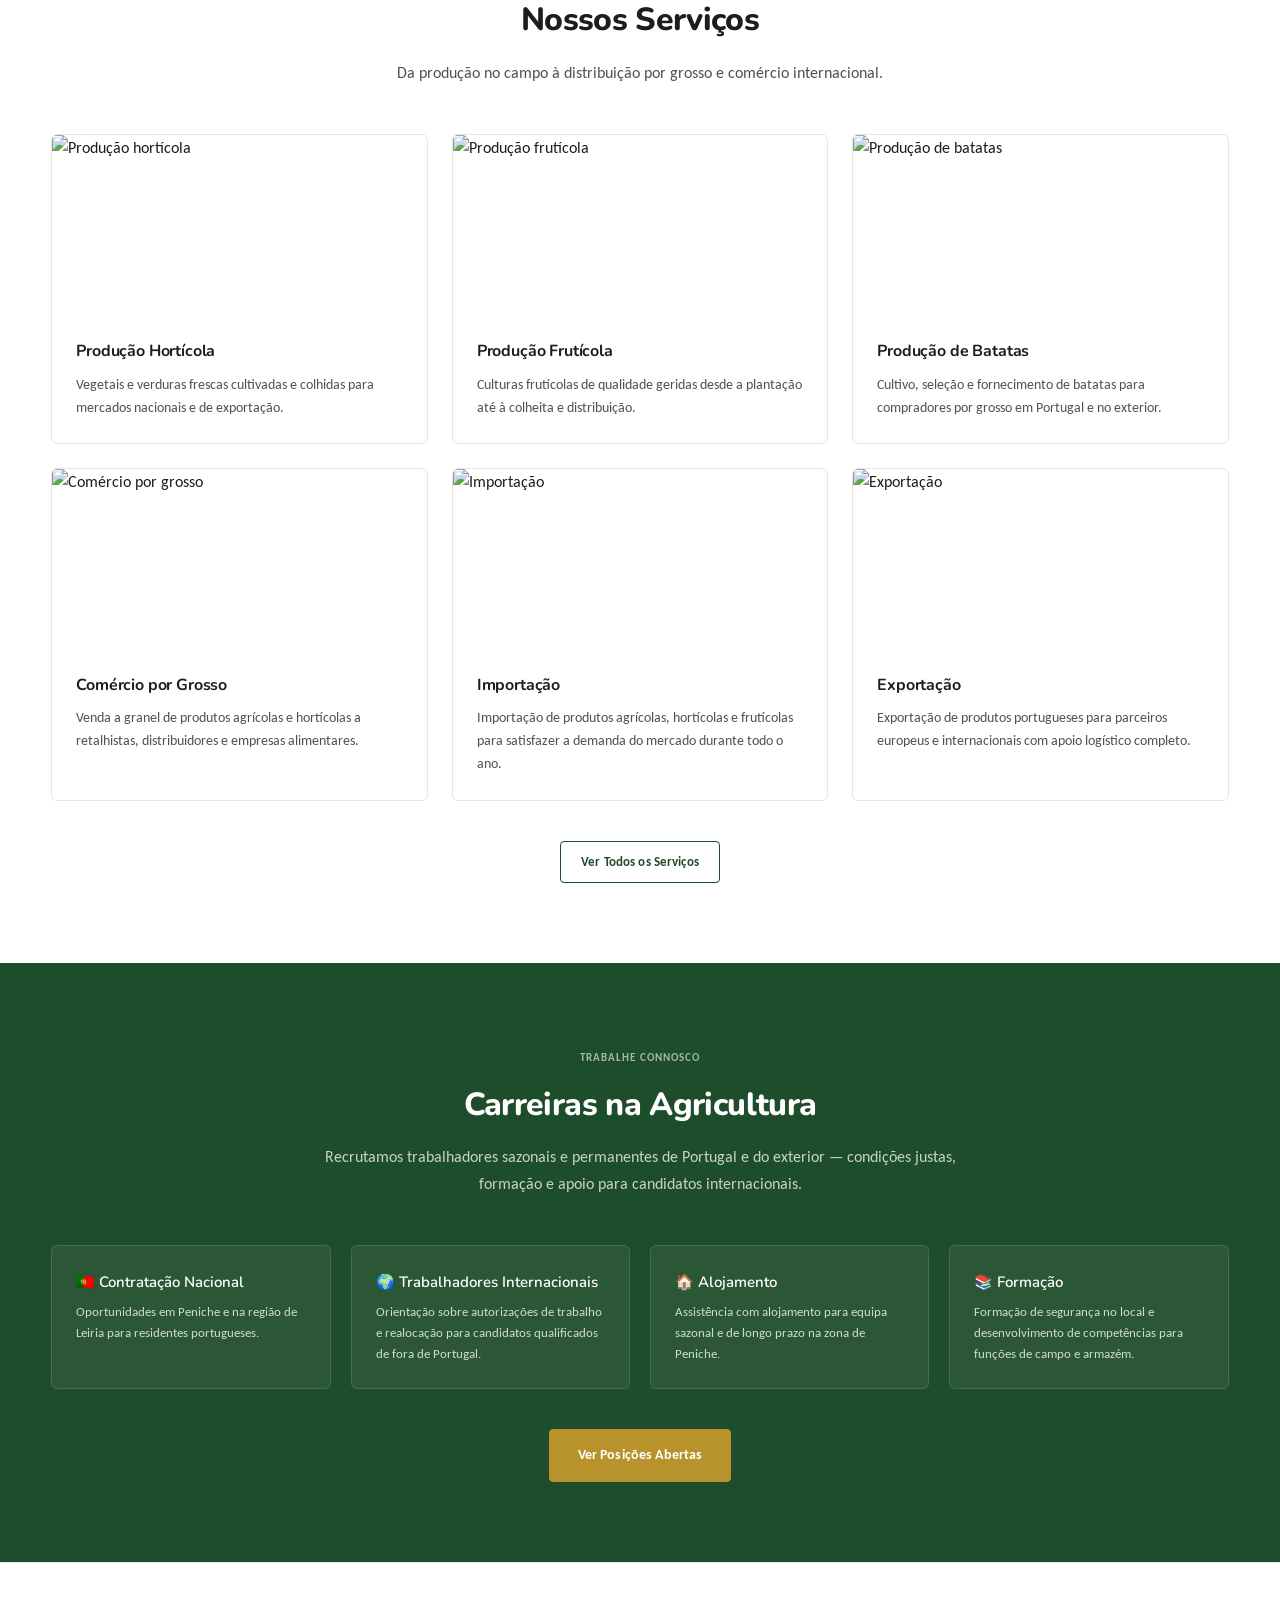
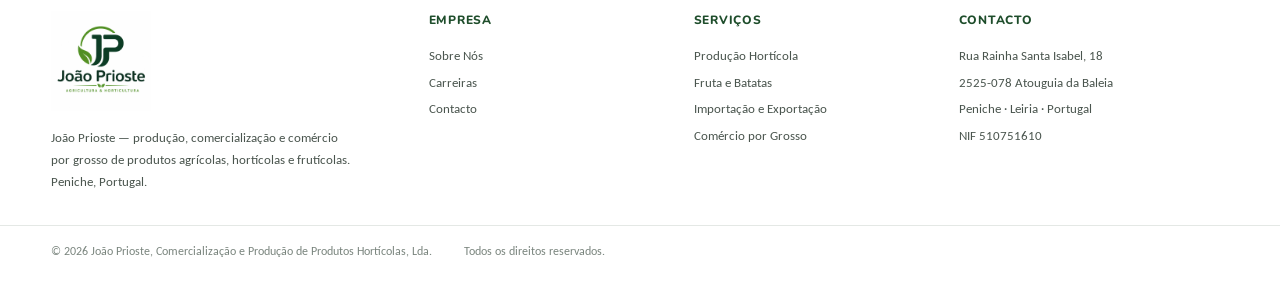
==== commit 3bb760f2: "Apply professional JP logo and white corporate layout with brand fonts. Use provided logo image in h" ====
--- a/index.html
+++ b/index.html
@@ -7,18 +7,14 @@
   <title>João Prioste | Agricultura e Horticultura</title>
   <link rel="preconnect" href="https://fonts.googleapis.com">
   <link rel="preconnect" href="https://fonts.gstatic.com" crossorigin>
-  <link href="https://fonts.googleapis.com/css2?family=Open+Sans:wght@400;500;600;700&display=swap" rel="stylesheet">
-  <link rel="stylesheet" href="css/styles.css?v=2">
+  <link href="https://fonts.googleapis.com/css2?family=Carlito:ital,wght@0,400;0,700;1,400&family=Nunito:wght@600;700;800&display=swap" rel="stylesheet">
+  <link rel="stylesheet" href="css/styles.css?v=3">
 </head>
 <body>
   <header class="site-header">
     <div class="container header-inner">
       <a href="index.html" class="logo">
-        <span class="logo-badge" aria-hidden="true">JP</span>
-        <span class="logo-text">
-          <span class="logo-name">João Prioste</span>
-          <span class="logo-tagline" data-en="Agriculture & Horticulture" data-pt="Agricultura e Horticultura">Agricultura e Horticultura</span>
-        </span>
+        <img src="images/logo.png" alt="João Prioste — Agricultura e Horticultura" class="logo-img">
       </a>
       <nav class="nav-links">
         <a href="index.html" class="active" data-i18n="nav.home">Início</a>
@@ -91,7 +87,7 @@
       </div>
     </section>
 
-    <section class="bg-surface">
+    <section class="bg-white">
       <div class="container">
         <div class="section-header fade-in">
           <span class="section-label" data-en="What We Do" data-pt="O Que Fazemos">O Que Fazemos</span>
@@ -196,12 +192,8 @@
     <div class="footer-main">
       <div class="container footer-grid">
         <div class="footer-brand">
-          <a href="index.html" class="logo">
-            <span class="logo-badge" aria-hidden="true">JP</span>
-            <span class="logo-text">
-              <span class="logo-name">João Prioste</span>
-              <span class="logo-tagline">Agricultura e Horticultura</span>
-            </span>
+          <a href="index.html" class="logo logo--footer">
+            <img src="images/logo.png" alt="João Prioste" class="logo-img">
           </a>
           <p data-i18n="footer.desc">Produção, comercialização e comércio por grosso de produtos agrícolas, hortícolas e frutícolas.</p>
         </div>
--- a/css/styles.css
+++ b/css/styles.css
@@ -2,26 +2,27 @@
 
 :root {
   --green-900: #0f2418;
-  --green-800: #1B5E3B;
-  --green-700: #227048;
-  --green-600: #2d8659;
-  --green-100: #eef5f0;
-  --green-50: #f5f9f7;
+  --green-800: #1e4d2b;
+  --green-700: #2a6b3c;
+  --green-600: #3d8b52;
+  --green-100: #eef5ef;
+  --green-50: #f8fbf9;
   --gold-500: #b8922a;
   --text: #1a1f1c;
-  --text-muted: #5f6b65;
-  --text-light: #8a9690;
+  --text-muted: #4a554e;
+  --text-light: #7a857e;
   --white: #ffffff;
-  --border: #e2e8e4;
+  --border: #e4e8e5;
   --border-light: #eef1ef;
-  --surface: #f7f9f8;
+  --surface: #fafbfa;
   --shadow-sm: 0 1px 3px rgba(15, 36, 24, 0.06);
   --shadow: 0 4px 20px rgba(15, 36, 24, 0.08);
   --radius: 4px;
   --radius-lg: 6px;
   --transition: 0.2s ease;
-  --font: "Open Sans", "Segoe UI", Roboto, Arial, Helvetica, sans-serif;
-  --header-h: 76px;
+  --font-body: "Carlito", "Aptos", "Calibri", "Segoe UI", "Helvetica Neue", Arial, sans-serif;
+  --font-heading: "Nunito", "Avenir Next Rounded", "SF Pro Rounded", "Proxima Soft", sans-serif;
+  --header-h: 88px;
 }
 
 *, *::before, *::after { box-sizing: border-box; margin: 0; padding: 0; }
@@ -29,11 +30,11 @@
 html {
   scroll-behavior: smooth;
   font-size: 16px;
-  font-family: var(--font);
+  font-family: var(--font-body);
 }
 
 body {
-  font-family: var(--font);
+  font-family: var(--font-body);
   color: var(--text);
   background: var(--white);
   line-height: 1.6;
@@ -41,8 +42,13 @@
   padding-top: var(--header-h);
 }
 
+h1, h2, h3, h4 {
+  font-family: var(--font-heading);
+  font-weight: 800;
+}
+
 button, input, select, textarea {
-  font-family: var(--font);
+  font-family: var(--font-body);
 }
 
 img { max-width: 100%; display: block; }
@@ -77,55 +83,19 @@
 .logo {
   display: flex;
   align-items: center;
-  gap: 0.875rem;
   flex-shrink: 0;
 }
 
-.logo-badge {
-  display: inline-flex;
-  align-items: center;
-  justify-content: center;
-  width: 44px;
-  height: 44px;
-  flex-shrink: 0;
-  background: var(--green-800);
-  color: var(--white);
-  border-radius: 4px;
-  font-family: Arial, Helvetica, sans-serif;
-  font-size: 0.9375rem;
-  font-weight: 700;
-  letter-spacing: -0.04em;
-  line-height: 1;
-  user-select: none;
-}
-
-.site-footer .logo-badge {
-  width: 40px;
-  height: 40px;
-  font-size: 0.8125rem;
-}
-
-.logo-text {
-  display: flex;
-  flex-direction: column;
-  gap: 0.125rem;
-}
-
-.logo-name {
-  font-size: 1.0625rem;
-  font-weight: 600;
-  color: var(--text);
-  letter-spacing: -0.01em;
-  line-height: 1.2;
-}
-
-.logo-tagline {
-  font-size: 0.6875rem;
-  font-weight: 500;
-  color: var(--text-muted);
-  text-transform: uppercase;
-  letter-spacing: 0.06em;
-  line-height: 1.2;
+.logo-img {
+  height: 72px;
+  width: auto;
+  max-width: 220px;
+  object-fit: contain;
+}
+
+.logo--footer .logo-img {
+  height: 100px;
+  max-width: 260px;
 }
 
 .nav-links {
@@ -136,8 +106,9 @@
 }
 
 .nav-links a {
+  font-family: var(--font-body);
   font-size: 0.875rem;
-  font-weight: 500;
+  font-weight: 600;
   color: var(--text-muted);
   transition: color var(--transition);
   white-space: nowrap;
@@ -170,7 +141,7 @@
   padding: 0.3rem 0.55rem;
   border: none;
   background: transparent;
-  font-family: var(--font);
+  font-family: var(--font-body);
   font-size: 0.6875rem;
   font-weight: 600;
   cursor: pointer;
@@ -201,7 +172,7 @@
   gap: 0.5rem;
   padding: 0.625rem 1.25rem;
   border-radius: var(--radius);
-  font-family: var(--font);
+  font-family: var(--font-body);
   font-weight: 600;
   font-size: 0.8125rem;
   border: 1px solid transparent;
@@ -285,8 +256,9 @@
 }
 
 .hero h1 {
+  font-family: var(--font-heading);
   font-size: clamp(2rem, 4vw, 2.75rem);
-  font-weight: 700;
+  font-weight: 800;
   color: var(--white);
   line-height: 1.15;
   letter-spacing: -0.02em;
@@ -364,8 +336,9 @@
 }
 
 .section-header h2 {
+  font-family: var(--font-heading);
   font-size: clamp(1.625rem, 2.5vw, 2rem);
-  font-weight: 700;
+  font-weight: 800;
   color: var(--text);
   letter-spacing: -0.02em;
   margin-bottom: 0.875rem;
@@ -432,8 +405,9 @@
 .service-card:hover .service-card-image img { transform: scale(1.03); }
 
 .service-card h3 {
+  font-family: var(--font-heading);
   font-size: 1rem;
-  font-weight: 600;
+  font-weight: 700;
   color: var(--text);
   margin-bottom: 0.5rem;
   letter-spacing: -0.01em;
@@ -481,8 +455,9 @@
 }
 
 .about-content h2 {
+  font-family: var(--font-heading);
   font-size: 1.75rem;
-  font-weight: 700;
+  font-weight: 800;
   color: var(--text);
   letter-spacing: -0.02em;
   margin-bottom: 1rem;
@@ -620,7 +595,7 @@
   padding: 0.625rem 0.875rem;
   border: 1px solid var(--border);
   border-radius: var(--radius);
-  font-family: var(--font);
+  font-family: var(--font-body);
   font-size: 0.875rem;
   background: var(--white);
   transition: border-color var(--transition), box-shadow var(--transition);
@@ -662,7 +637,7 @@
   background: none;
   border: none;
   text-align: left;
-  font-family: var(--font);
+  font-family: var(--font-body);
   font-weight: 600;
   font-size: 0.9375rem;
   color: var(--text);
@@ -734,65 +709,67 @@
   line-height: 1.6;
 }
 
-/* ── Footer (CAP-style corporate) ── */
+/* ── Footer (white corporate) ── */
 .site-footer {
-  background: var(--green-900);
-  color: rgba(255, 255, 255, 0.75);
-}
-
-.footer-main { padding: 3.5rem 0 2.5rem; }
+  background: var(--white);
+  color: var(--text-muted);
+  border-top: 1px solid var(--border);
+}
+
+.footer-main { padding: 3rem 0 2rem; }
 
 .footer-grid {
   display: grid;
-  grid-template-columns: 1.6fr 1fr 1fr 1.2fr;
+  grid-template-columns: 1.5fr 1fr 1fr 1.2fr;
   gap: 2.5rem;
 }
 
-.footer-brand .logo { margin-bottom: 1.25rem; }
-
-.footer-brand .logo-name { color: var(--white); }
-
-.footer-brand .logo-tagline { color: rgba(255, 255, 255, 0.5); }
+.footer-brand .logo { margin-bottom: 1rem; }
 
 .footer-brand p {
+  font-family: var(--font-body);
   font-size: 0.8125rem;
   line-height: 1.7;
-  color: rgba(255, 255, 255, 0.55);
-  max-width: 280px;
+  color: var(--text-muted);
+  max-width: 300px;
 }
 
 .footer-col h4 {
-  color: var(--white);
-  font-size: 0.6875rem;
-  font-weight: 600;
+  font-family: var(--font-heading);
+  color: var(--green-800);
+  font-size: 0.75rem;
+  font-weight: 800;
   text-transform: uppercase;
-  letter-spacing: 0.08em;
+  letter-spacing: 0.06em;
   margin-bottom: 1rem;
 }
 
 .footer-col a,
 .footer-col span {
   display: block;
+  font-family: var(--font-body);
   font-size: 0.8125rem;
-  color: rgba(255, 255, 255, 0.6);
+  color: var(--text-muted);
   margin-bottom: 0.45rem;
   line-height: 1.5;
   transition: color var(--transition);
 }
 
-.footer-col a:hover { color: var(--white); }
+.footer-col a:hover { color: var(--green-800); }
 
 .footer-legal {
-  border-top: 1px solid rgba(255, 255, 255, 0.1);
-  padding: 1.25rem 0;
+  border-top: 1px solid var(--border);
+  padding: 1rem 0 1.5rem;
+  background: var(--white);
 }
 
 .footer-legal-inner {
   display: flex;
   flex-wrap: wrap;
-  gap: 1rem 2rem;
+  gap: 0.75rem 2rem;
+  font-family: var(--font-body);
   font-size: 0.75rem;
-  color: rgba(255, 255, 255, 0.4);
+  color: var(--text-light);
 }
 
 .footer-legal-inner a { color: inherit; }
@@ -808,8 +785,9 @@
 }
 
 .page-hero h1 {
+  font-family: var(--font-heading);
   font-size: clamp(1.75rem, 3vw, 2.25rem);
-  font-weight: 700;
+  font-weight: 800;
   color: var(--white);
   letter-spacing: -0.02em;
   margin-bottom: 0.75rem;
@@ -887,5 +865,6 @@
 @media (max-width: 600px) {
   .footer-grid { grid-template-columns: 1fr; }
   .header-actions .btn { display: none; }
-  .logo-tagline { display: none; }
-}
+  .logo-img { height: 56px; max-width: 180px; }
+  :root { --header-h: 76px; }
+}
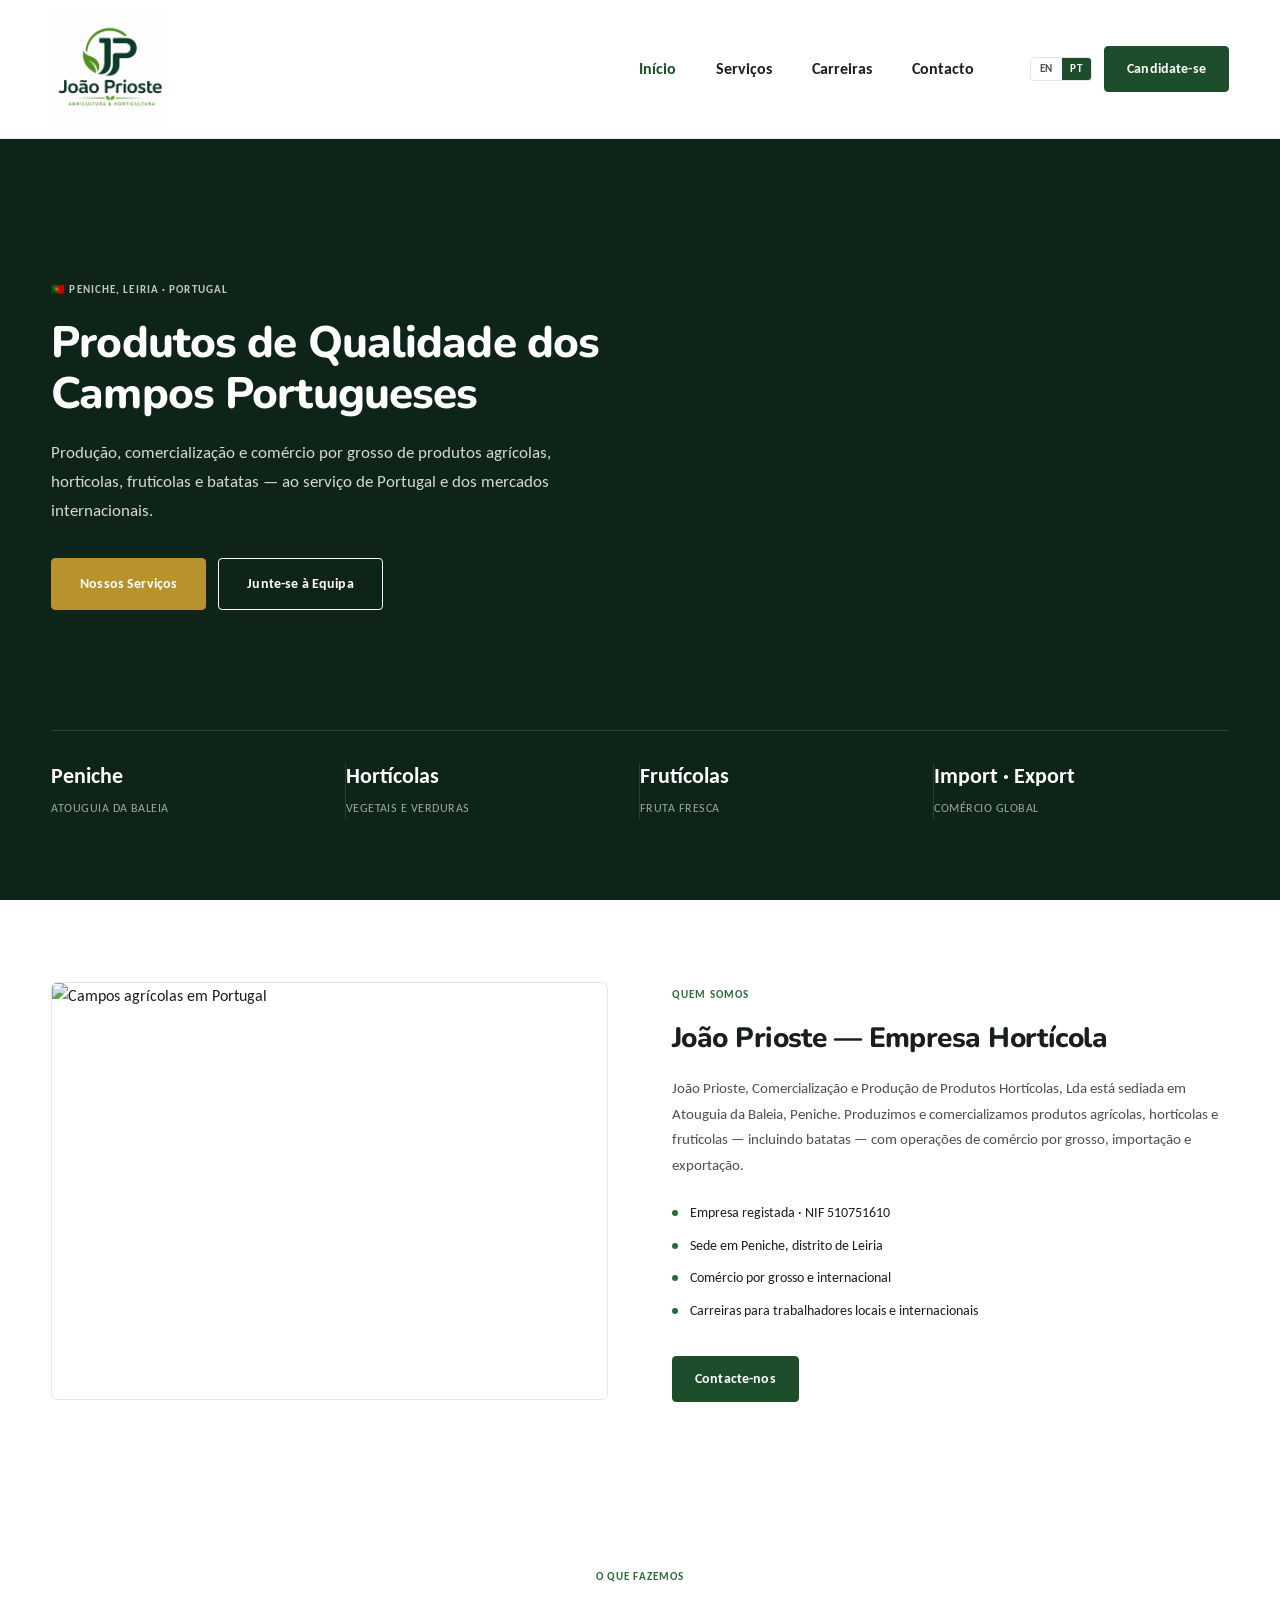
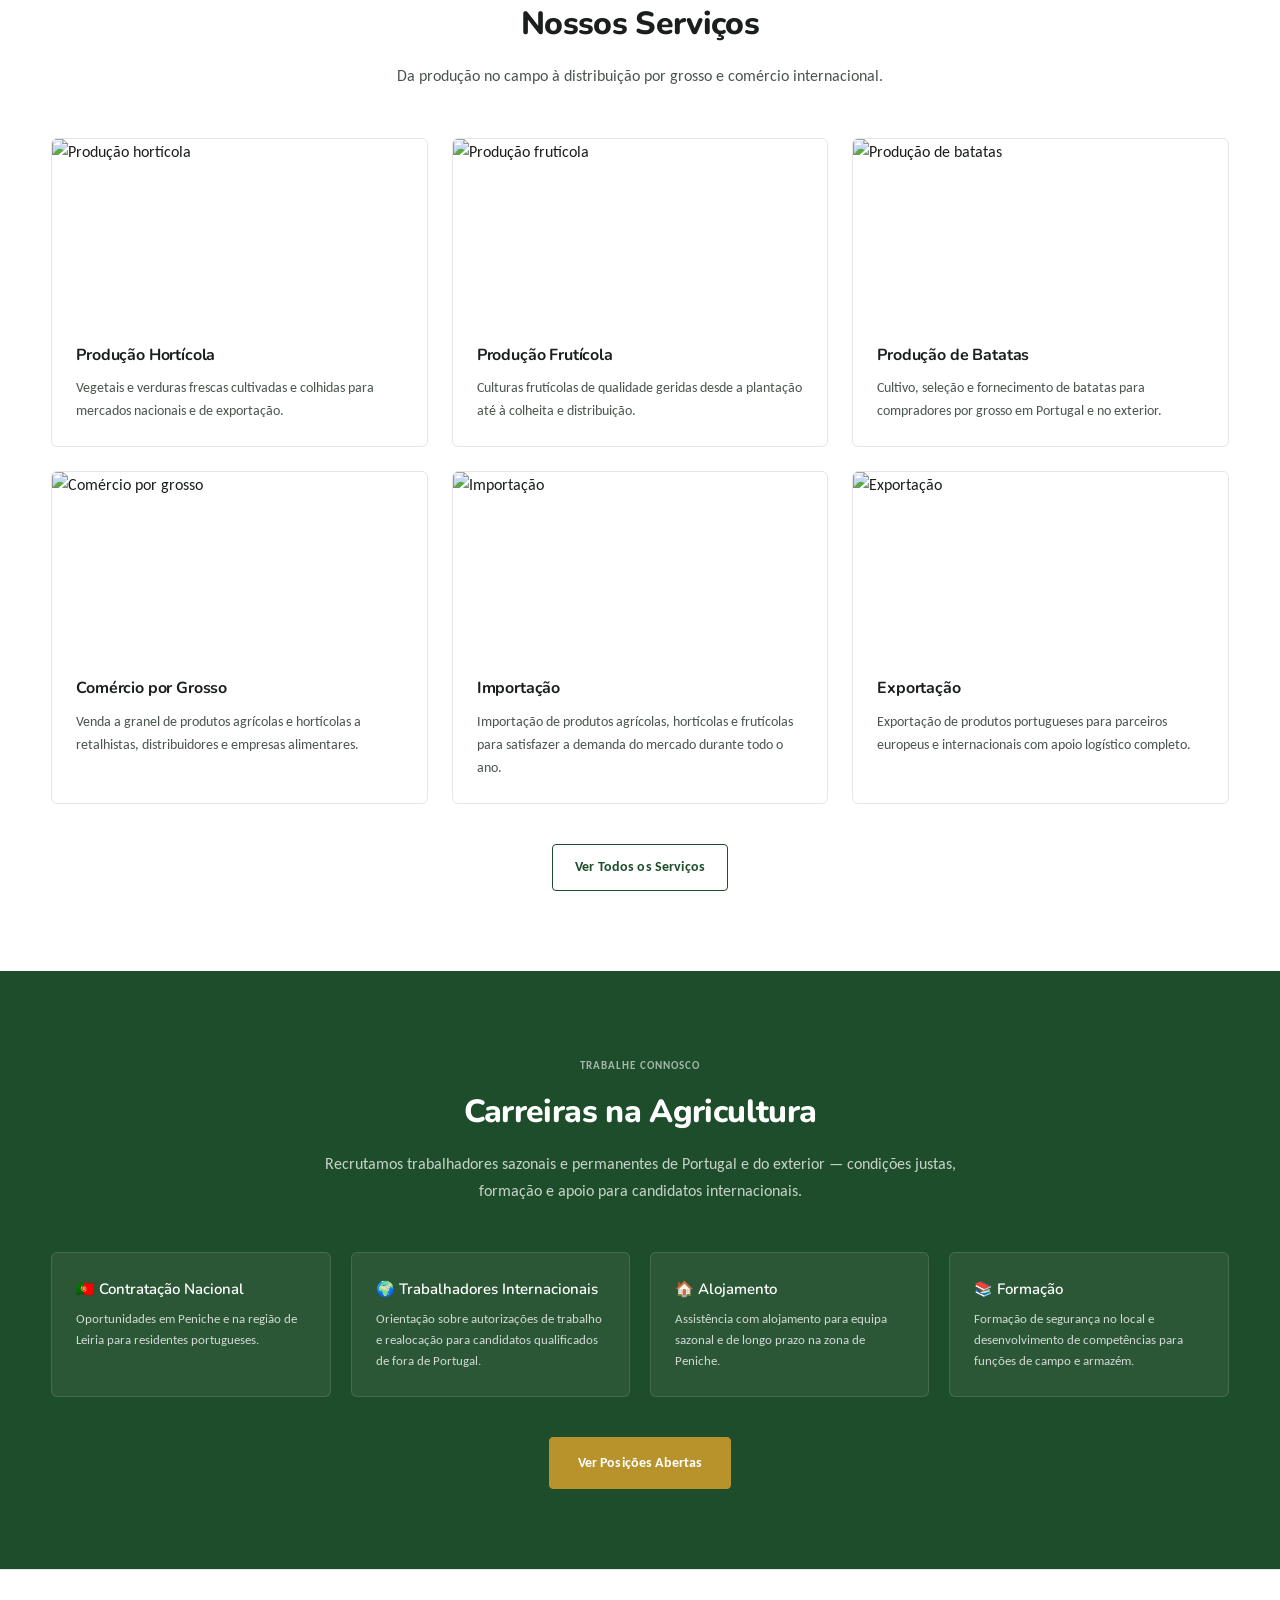
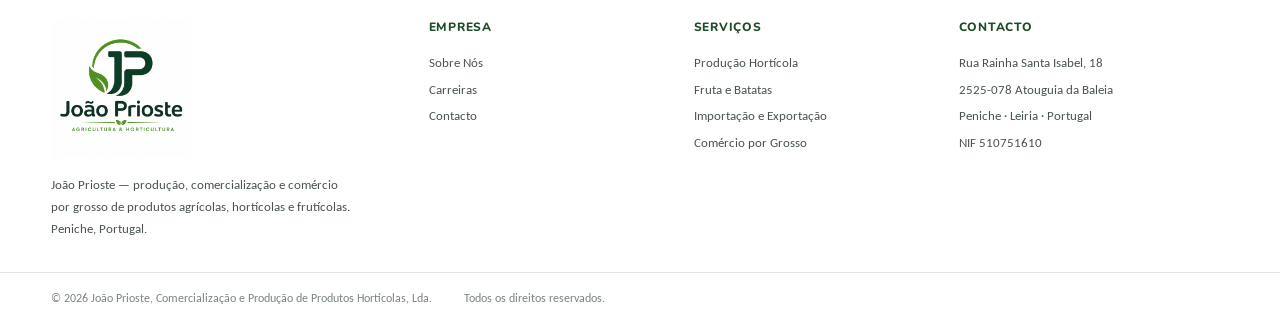
==== commit 1a3c6827: "Increase header logo size and improve navigation spacing. Scale logo to 118px height, expand header " ====
--- a/index.html
+++ b/index.html
@@ -8,7 +8,7 @@
   <link rel="preconnect" href="https://fonts.googleapis.com">
   <link rel="preconnect" href="https://fonts.gstatic.com" crossorigin>
   <link href="https://fonts.googleapis.com/css2?family=Carlito:ital,wght@0,400;0,700;1,400&family=Nunito:wght@600;700;800&display=swap" rel="stylesheet">
-  <link rel="stylesheet" href="css/styles.css?v=3">
+  <link rel="stylesheet" href="css/styles.css?v=4">
 </head>
 <body>
   <header class="site-header">
--- a/css/styles.css
+++ b/css/styles.css
@@ -22,7 +22,7 @@
   --transition: 0.2s ease;
   --font-body: "Carlito", "Aptos", "Calibri", "Segoe UI", "Helvetica Neue", Arial, sans-serif;
   --font-heading: "Nunito", "Avenir Next Rounded", "SF Pro Rounded", "Proxima Soft", sans-serif;
-  --header-h: 88px;
+  --header-h: 130px;
 }
 
 *, *::before, *::after { box-sizing: border-box; margin: 0; padding: 0; }
@@ -51,7 +51,8 @@
   font-family: var(--font-body);
 }
 
-img { max-width: 100%; display: block; }
+img { display: block; }
+img:not(.logo-img) { max-width: 100%; }
 a { color: inherit; text-decoration: none; }
 ul { list-style: none; }
 
@@ -67,7 +68,7 @@
   left: 0;
   right: 0;
   z-index: 100;
-  height: var(--header-h);
+  min-height: var(--header-h);
   background: var(--white);
   border-bottom: 1px solid var(--border);
 }
@@ -76,42 +77,49 @@
   display: flex;
   align-items: center;
   justify-content: space-between;
-  height: 100%;
-  gap: 2rem;
+  min-height: var(--header-h);
+  padding: 0.625rem 0;
+  gap: 2.5rem;
 }
 
 .logo {
   display: flex;
   align-items: center;
   flex-shrink: 0;
+  min-width: 140px;
 }
 
 .logo-img {
-  height: 72px;
+  height: 118px;
   width: auto;
-  max-width: 220px;
+  max-width: none;
+  min-height: 118px;
   object-fit: contain;
+  flex-shrink: 0;
 }
 
 .logo--footer .logo-img {
-  height: 100px;
-  max-width: 260px;
+  height: 140px;
+  min-height: 140px;
+  max-width: none;
 }
 
 .nav-links {
   display: flex;
   align-items: center;
-  gap: 2.25rem;
+  gap: 2.5rem;
   margin-left: auto;
+  margin-right: 1rem;
 }
 
 .nav-links a {
   font-family: var(--font-body);
-  font-size: 0.875rem;
-  font-weight: 600;
-  color: var(--text-muted);
+  font-size: 1rem;
+  font-weight: 600;
+  color: var(--text);
   transition: color var(--transition);
   white-space: nowrap;
+  padding: 0.375rem 0;
 }
 
 .nav-links a:hover,
@@ -170,11 +178,11 @@
   display: inline-flex;
   align-items: center;
   gap: 0.5rem;
-  padding: 0.625rem 1.25rem;
+  padding: 0.6875rem 1.375rem;
   border-radius: var(--radius);
   font-family: var(--font-body);
-  font-weight: 600;
-  font-size: 0.8125rem;
+  font-weight: 700;
+  font-size: 0.875rem;
   border: 1px solid transparent;
   cursor: pointer;
   transition: background var(--transition), border-color var(--transition), color var(--transition);
@@ -833,6 +841,12 @@
 
 /* ── Responsive ── */
 @media (max-width: 900px) {
+  :root { --header-h: 110px; }
+
+  .logo-img {
+    height: 96px;
+    min-height: 96px;
+  }
   .nav-links {
     position: fixed;
     top: 0;
@@ -863,8 +877,13 @@
 }
 
 @media (max-width: 600px) {
+  :root { --header-h: 100px; }
+
   .footer-grid { grid-template-columns: 1fr; }
   .header-actions .btn { display: none; }
-  .logo-img { height: 56px; max-width: 180px; }
-  :root { --header-h: 76px; }
-}
+  .logo-img {
+    height: 88px;
+    min-height: 88px;
+  }
+  .nav-links a { font-size: 0.9375rem; }
+}
